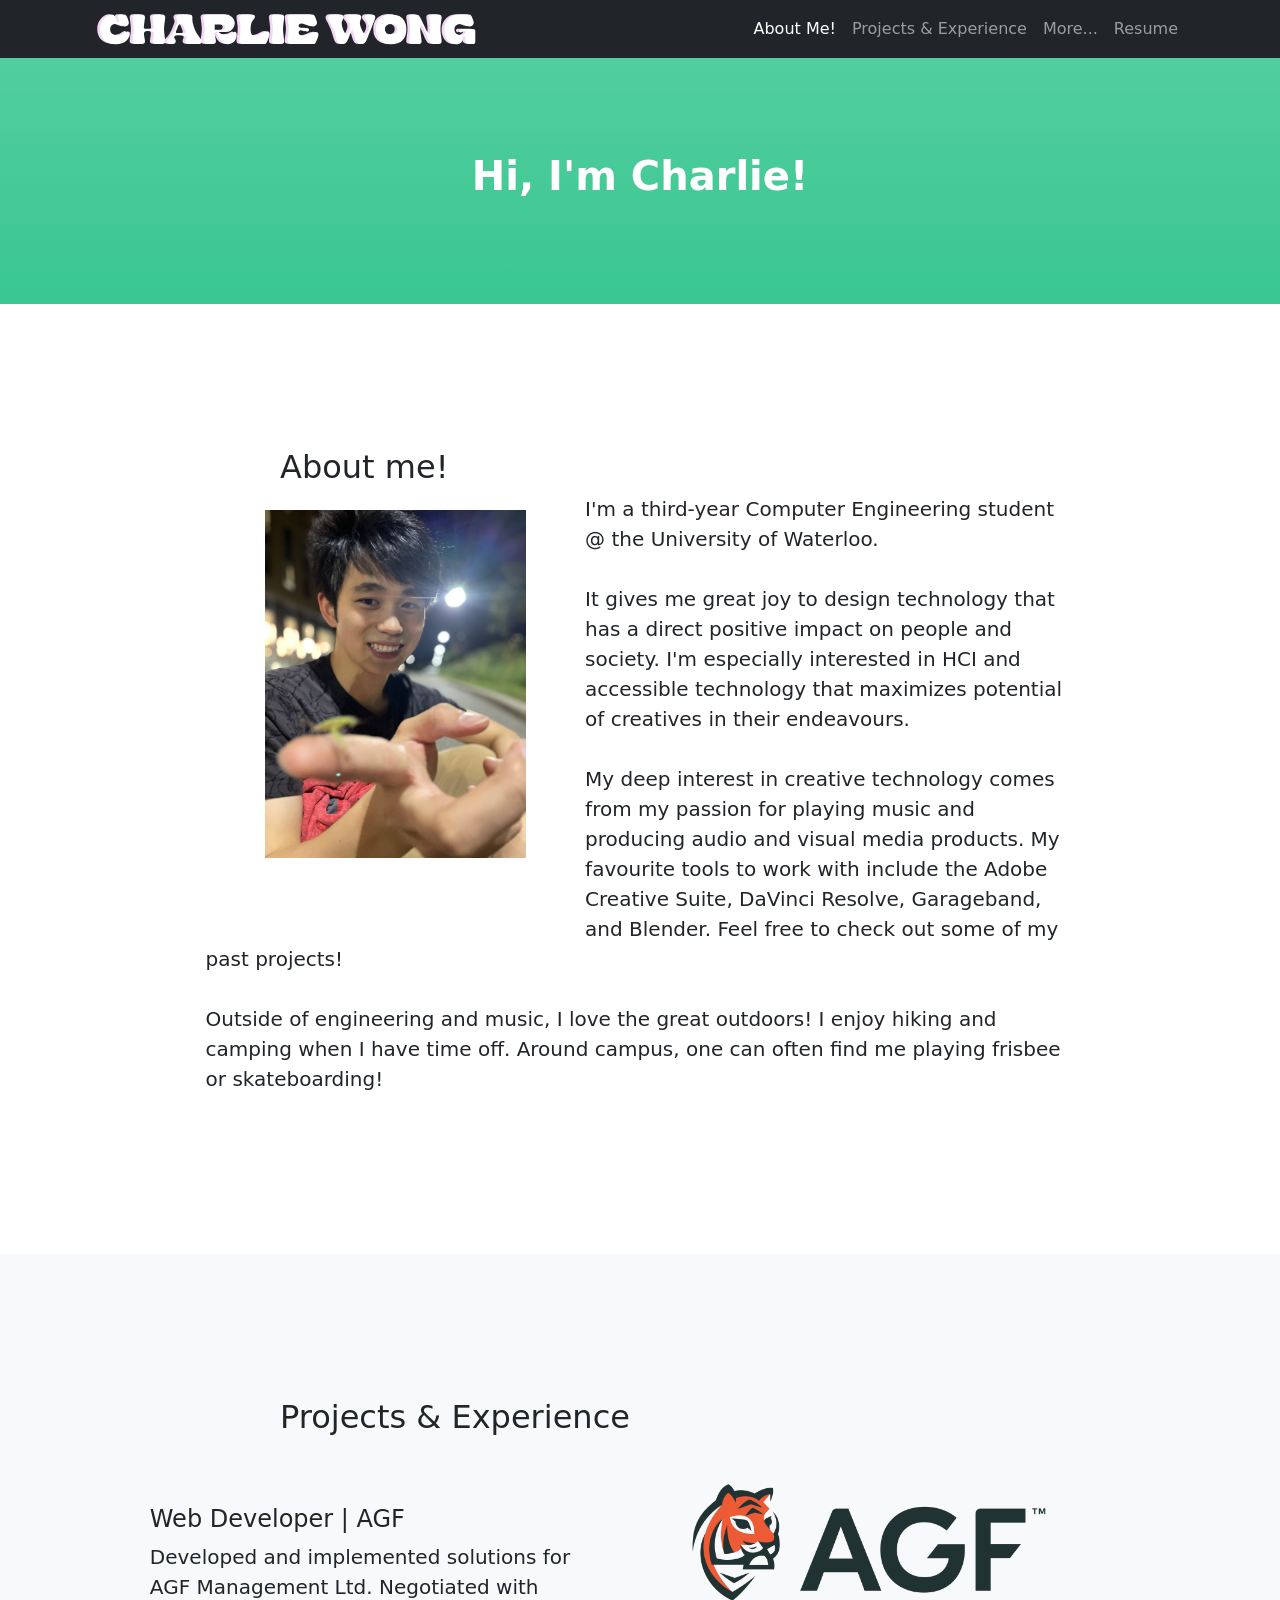
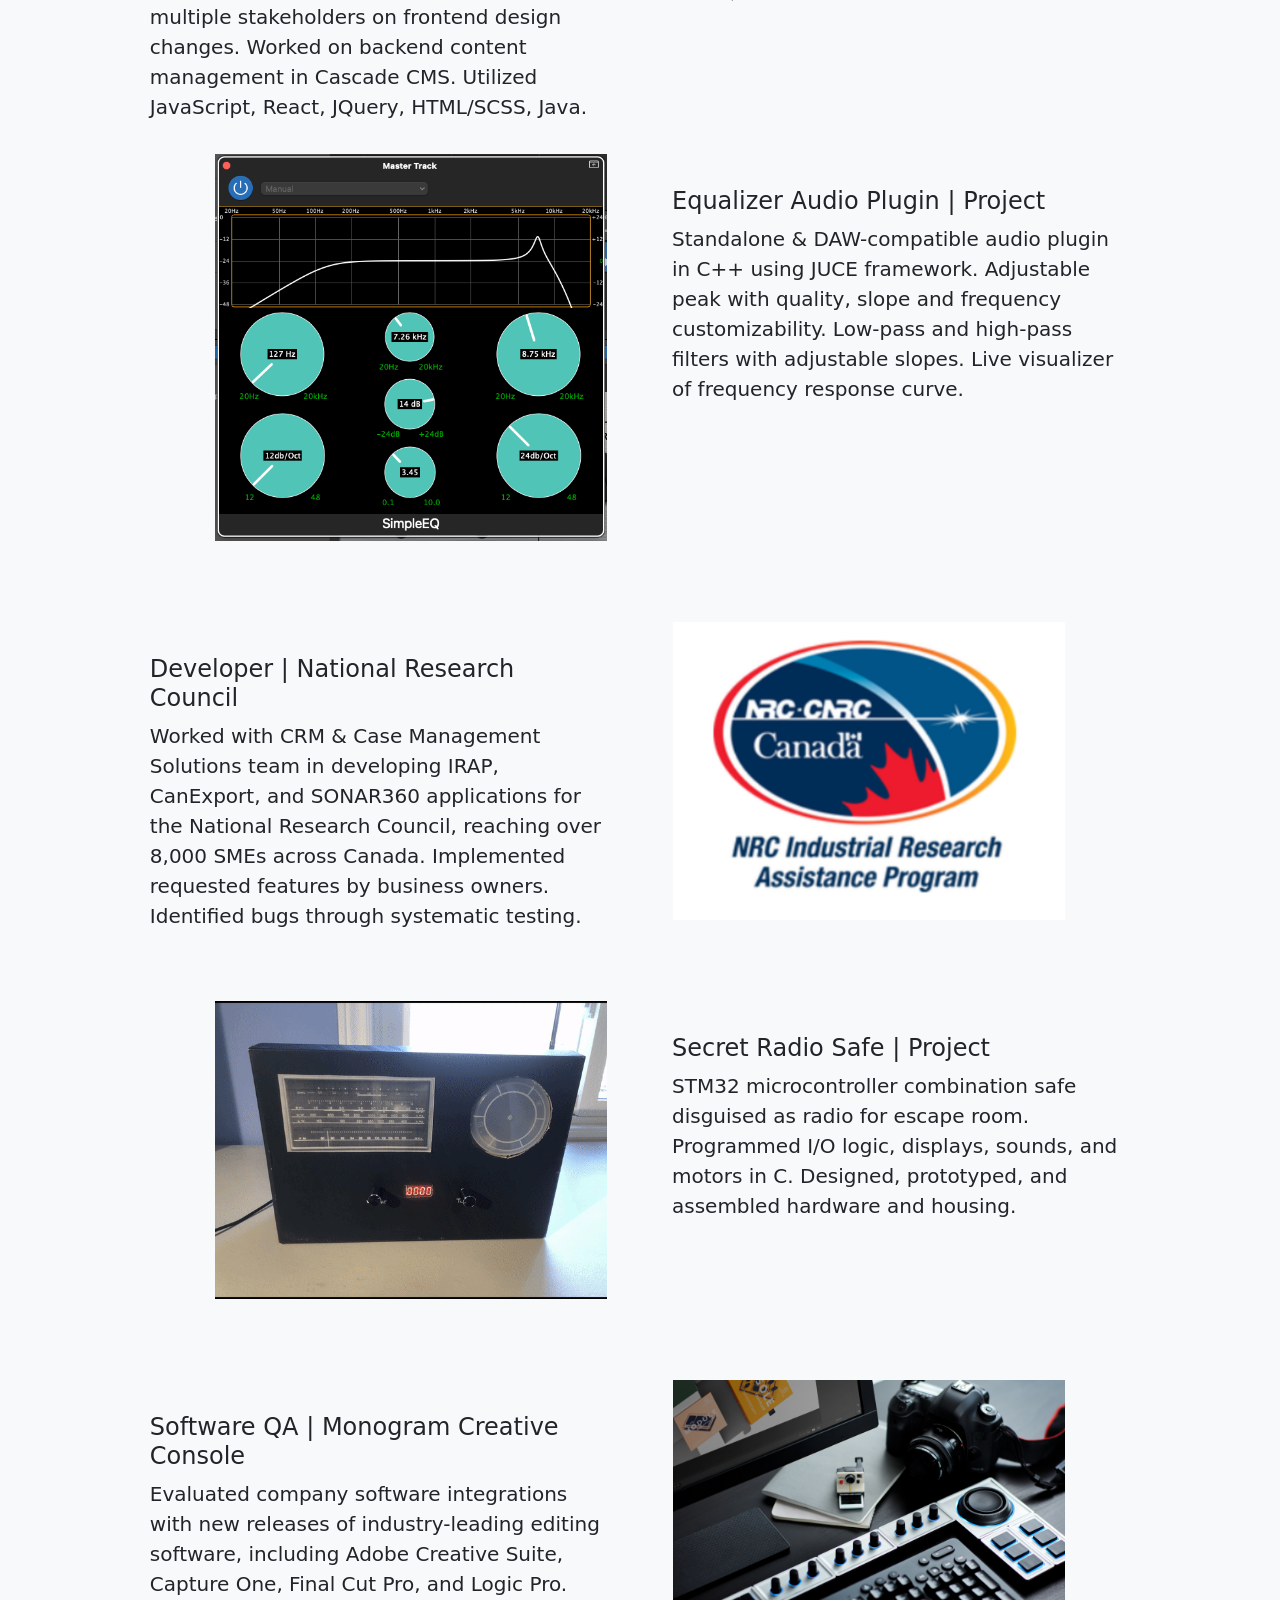
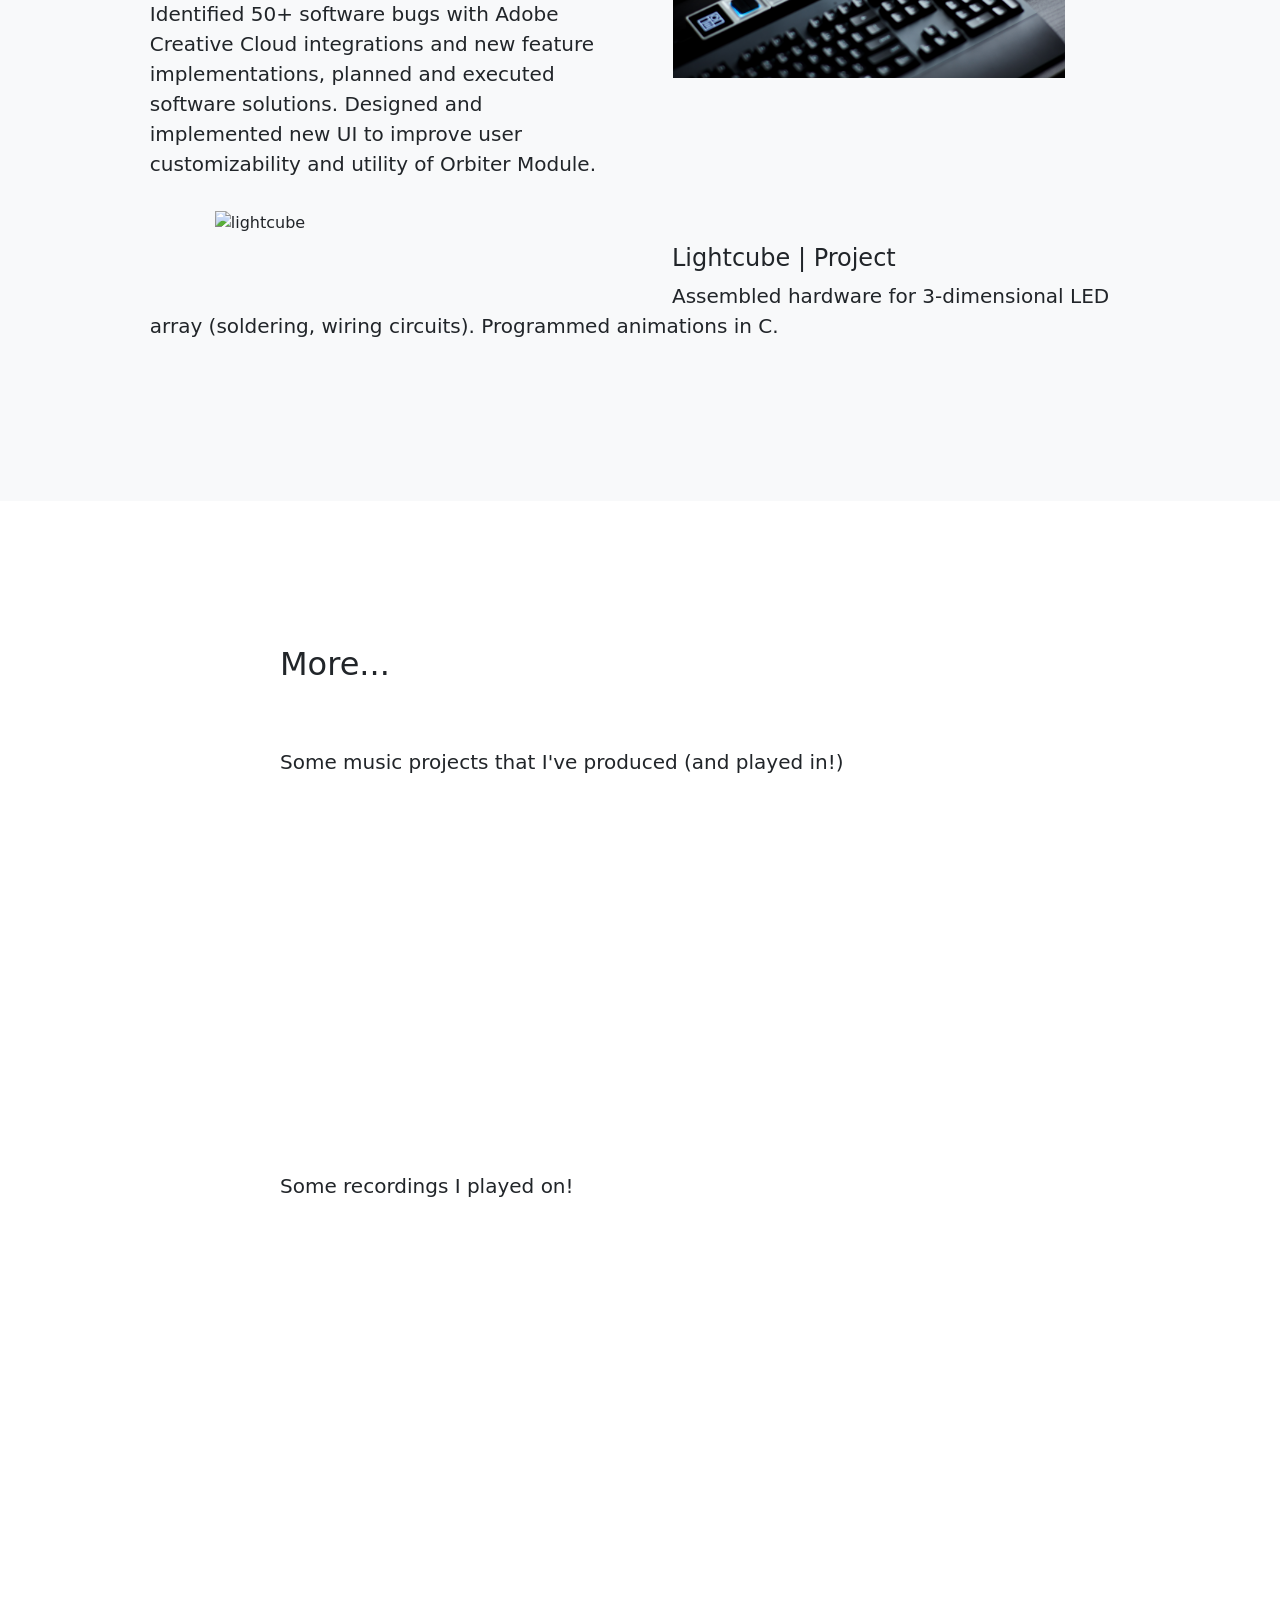
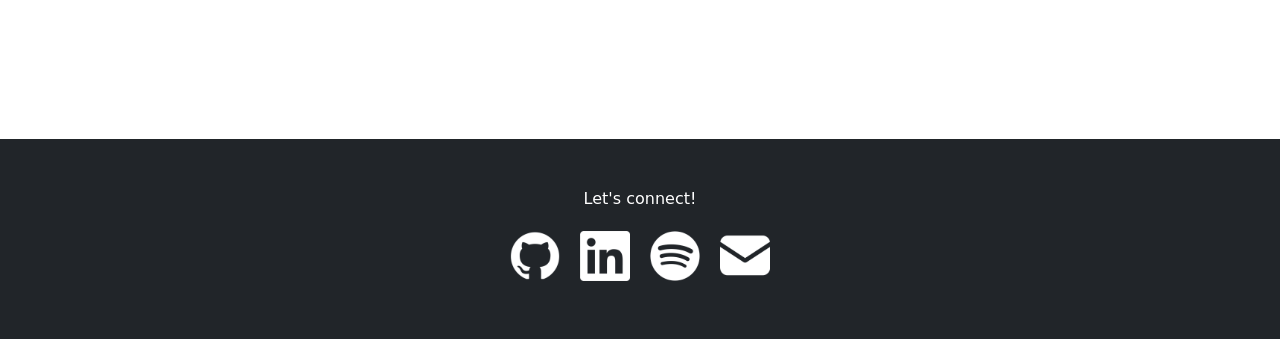
==== index.html @ fc41f7dc "updates" ====
<!DOCTYPE html>
<html lang="en">
    <head>
        <meta charset="utf-8" />
        <meta name="viewport" content="width=device-width, initial-scale=1, shrink-to-fit=no" />
        <meta name="description" content="" />
        <meta name="author" content="" />
        <title>Charlie Wong</title>
        <link rel="icon" type="image/x-icon" href="assets/concon.ico" />
        <!-- Core theme CSS (includes Bootstrap)-->
        <link href="css/styles.css" rel="stylesheet" />
    </head>
    <body id="home">
        <!-- Navigation-->
        <nav class="navbar navbar-expand-lg navbar-dark bg-dark fixed-top" id="mainNav">
            <div class="container px-4" id="toptop">
                <a class="navbar-brand" href="#home">
                    <img src="assets/uhhhh.svg" alt="logo" id="logoimage">
                </a>
                <button class="navbar-toggler" type="button" data-bs-toggle="collapse" data-bs-target="#navbarResponsive" aria-controls="navbarResponsive" aria-expanded="false" aria-label="Toggle navigation"><span class="navbar-toggler-icon"></span></button>
                    <div class="collapse navbar-collapse" id="navbarResponsive">
                        <ul class="navbar-nav ms-auto">
                            <li class="nav-item"><a class="nav-link text-nowrap" href="#about">About Me!</a></li>
                            <li class="nav-item"><a class="nav-link text-nowrap" href="#projects">Projects & Experience</a></li>
                            <li class="nav-item"><a class="nav-link text-nowrap" href="#other">More...</a></li>
                            <li class="nav-item"><a class="nav-link text-nowrap" href="assets/Charles_Wong_Resume.pdf">Resume</a></li>
                        </ul>
                    </div>
                </button>
            </div>
        </nav>
        <!-- Header-->
        <header class="bg-primary bg-gradient text-white">
            <div class="container px-4 text-center">
                    <h1 class="fw-bolder">Hi, I'm Charlie!</h1>
                    <!--<p class="lead"></p>
                    <a class="btn btn-lg btn-light" href="#projects">What I'm up to!</a>-->
            </div>
        </header>

        <!-- About section-->
        <section id="about"> 
            <div class="container px-4">
                <div class="row gx-4 justify-content-center">
                    <div class="col-lg-8">
                        <h2>About me!</h2>
                    </div>
                    <div class="col-lg-8" id="about_me_desc">
                        <img src="assets/IMG_3826.jpg" alt="my_head" id="face">
                        <p class="lead">I'm a third-year Computer Engineering student @ the University of Waterloo.<br><br>
                            It gives me great joy to design technology that has a direct positive impact on people and society. I'm especially interested in HCI and accessible technology that maximizes potential of creatives in their endeavours.<br><br>
                            My deep interest in creative technology comes from my passion for playing music and producing audio and visual media products. My favourite tools to work with include the Adobe Creative Suite, DaVinci Resolve, Garageband, and Blender. Feel free to check out some of my past projects!<br><br>
                            Outside of engineering and music, I love the great outdoors! I enjoy hiking and camping when I have time off.  Around campus, one can often find me playing frisbee or skateboarding! 
                        </p>
                    </div>
                </div> 
            </div>
        </section>
        <!-- Projects section-->
        <section class="bg-light" id="projects">
            <div class="container px-4">
                <div class="row gx-4 justify-content-center">
                    <div class="col-lg-8" id="projectexperience">
                        <h2>Projects & Experience</h2>
                    </div>
                    <div class="col-lg-8" id="project1">
                        <img src="assets/AGF_logo1.png" alt="agf" id="agf"> 
                        <h4 id="projtitle">Web Developer | AGF </h4>
                        <p class="lead">Developed and implemented solutions for AGF Management Ltd. Negotiated with multiple stakeholders on frontend design changes. Worked on backend content management in Cascade CMS. Utilized JavaScript, React, JQuery, HTML/SCSS, Java. </p>
                        <p> </p>
                    </div>
                    <div class="col-lg-8" id="project1">
                        <img src="assets/SimpleEQ_Garageband.png" alt="radio" id="radio"> 
                        <h4 id="projtitle">Equalizer Audio Plugin | Project </h4>
                        <p class="lead">Standalone & DAW-compatible audio plugin in C++ using JUCE framework. Adjustable peak with quality, slope and frequency customizability. Low-pass and high-pass filters with adjustable slopes. Live visualizer of frequency response curve.</p>
                    </div>
                    <div class="col-lg-8" id="project1">
                        <img src="assets/nrc.jpeg" alt="nrc" id="nrc">
                        <h4 id="projtitle">Developer | National Research Council </h4>
                        <p class="lead">Worked with CRM & Case Management Solutions team in developing IRAP, CanExport, and SONAR360 applications for the National Research Council, reaching over 8,000 SMEs across Canada. Implemented requested features by business owners. Identified bugs through systematic testing. </p>
                    </div>
                    <div class="col-lg-8" id="project1">
                        <img src="assets/radioslides.gif" alt="radio" id="radio">
                        <h4 id="projtitle">Secret Radio Safe | Project </h4>
                        <p class="lead">STM32 microcontroller combination safe disguised as radio for escape room. Programmed I/O logic, displays, sounds, and motors in C. Designed, prototyped, and assembled hardware and housing.</p>
                    </div>
                    <div class="col-lg-8" id="project1">
                        <img src="assets/monogramcc.jpeg" alt="monogramcc" id="monogramcc">
                        <h4 id="projtitle">Software QA | Monogram Creative Console </h4>
                        <p class="lead">Evaluated company software integrations with new releases of industry-leading editing software, including Adobe Creative Suite, Capture One, Final Cut Pro, and Logic Pro. Identified 50+ software bugs with Adobe Creative Cloud integrations and new feature implementations, planned and executed software solutions. Designed and implemented new UI to improve user customizability and utility of Orbiter Module.</p>
                    </div>
                    <div class="col-lg-8" id="project1">
                        <img src="assets/lightcube.gif" alt="lightcube" id="lightcube">
                        <h4 id="projtitle">Lightcube | Project </h4>
                        <p class="lead">Assembled hardware for 3-dimensional LED array (soldering, wiring circuits). Programmed animations in C.</p>
                    </div>
                </div>
            </div>
        </section>
        <!-- Contact section-->
        <section id="other">
            <div class="container px-4">
                <div class="row gx-4 justify-content-center">
                    <div class="col-lg-8" id="more">
                        <h2>More...</h2>
                    </div>
                    <div class="col-lg-8" id="more">
                        <p class="lead">Some music projects that I've produced (and played in!)</p>
                        <iframe width="560" height="315" src="https://www.youtube.com/embed/videoseries?list=PL32vhgvWZ9qC-t9BVtZ_-26traF73n62M" title="YouTube video player" frameborder="0" allow="accelerometer; autoplay; clipboard-write; encrypted-media; gyroscope; picture-in-picture" allowfullscreen></iframe>
                    </div>
                    <div class="col-lg-8" id="more">
                        <p class="lead">Some recordings I played on! </p>
                        <iframe width="560" height="315" src="https://www.youtube.com/embed/videoseries?list=PL95E8AwwwtjmlIrNJ8LwEQJPhYBvbE3m4" title="YouTube video player" frameborder="0" allow="accelerometer; autoplay; clipboard-write; encrypted-media; gyroscope; picture-in-picture" allowfullscreen></iframe>
                    </div>
                    <!--
                    <div class="col-lg-8" id="more">
                        <p class="lead">What I'm up to on Strava! </p>
                        <iframe height='454' width='300' frameborder='0' allowtransparency='true' scrolling='no' src='https://www.strava.com/athletes/95902118/latest-rides/4a7a23b93440bc5e6d32dfdc61626e077efead7f'></iframe>
                    </div>
                -->
                </div>
                
            </div>
        </section>
        <!-- Footer-->
        <footer class="py-5 bg-dark">
            <div class="container px-4">
                <p class="m-0 text-center text-white">Let's connect!</p>
            </div>
            <div class="container px-8" id="contacticons">
                <a href="https://github.com/charliewwong">
                    <img src="assets/githubicon.png" alt="github" id="contact">
                </a>
                <a href="https://www.linkedin.com/in/charliewwong/">
                    <img src="assets/linkedinicon.png" alt="linkedin" id="contact">
                </a>
                <a href="https://open.spotify.com/user/ch33seburger?si=8d0eafc792ee455c">
                    <img src="assets/spotifyicon.png" alt="spotify" id="contact">
                </a>
                <a href="mailto:c288wong@uwaterloo.ca">
                    <img src="assets/mailicon.png" alt="mail" id="contact">
                </a>
            </div>
        </footer>
        <!-- Bootstrap core JS-->
        <script src="https://cdn.jsdelivr.net/npm/bootstrap@5.1.3/dist/js/bootstrap.bundle.min.js"></script>
        <!-- Core theme JS-->
        <script src="js/scripts.js"></script>
    </body>
</html>
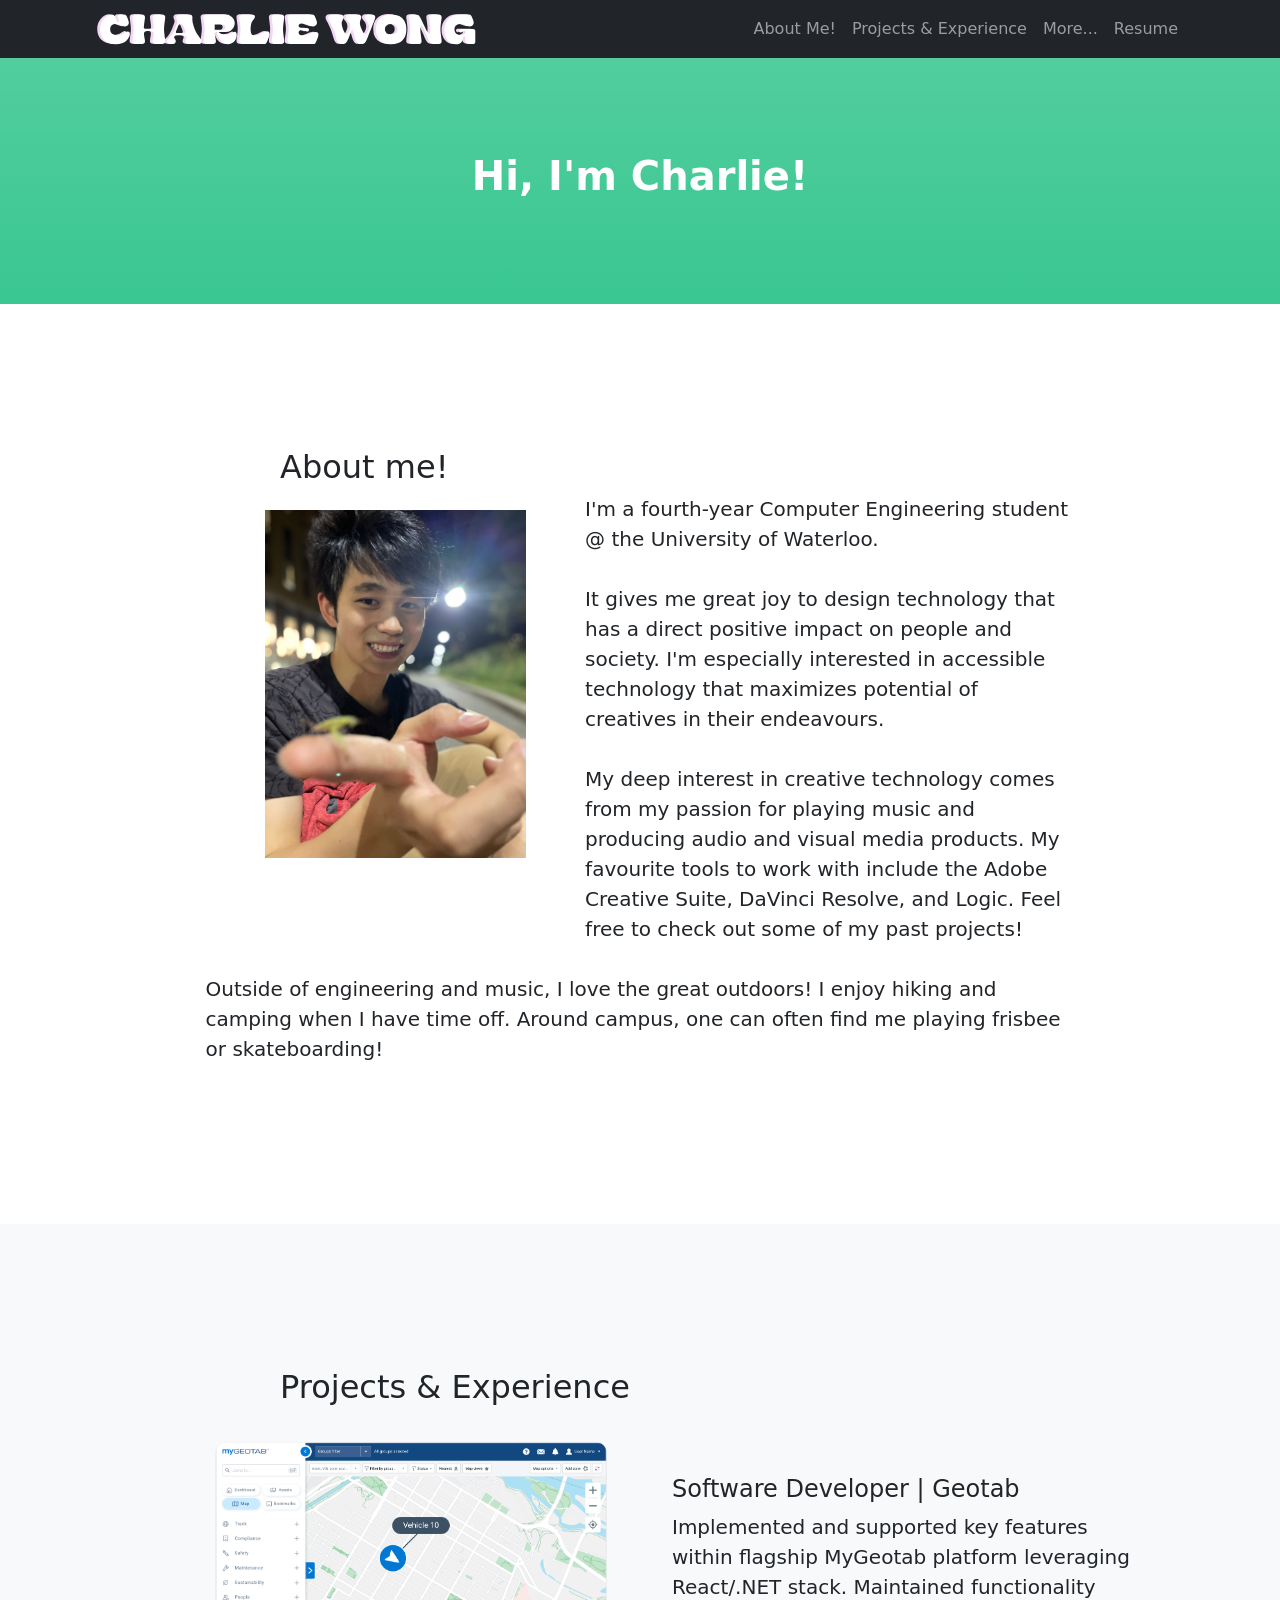
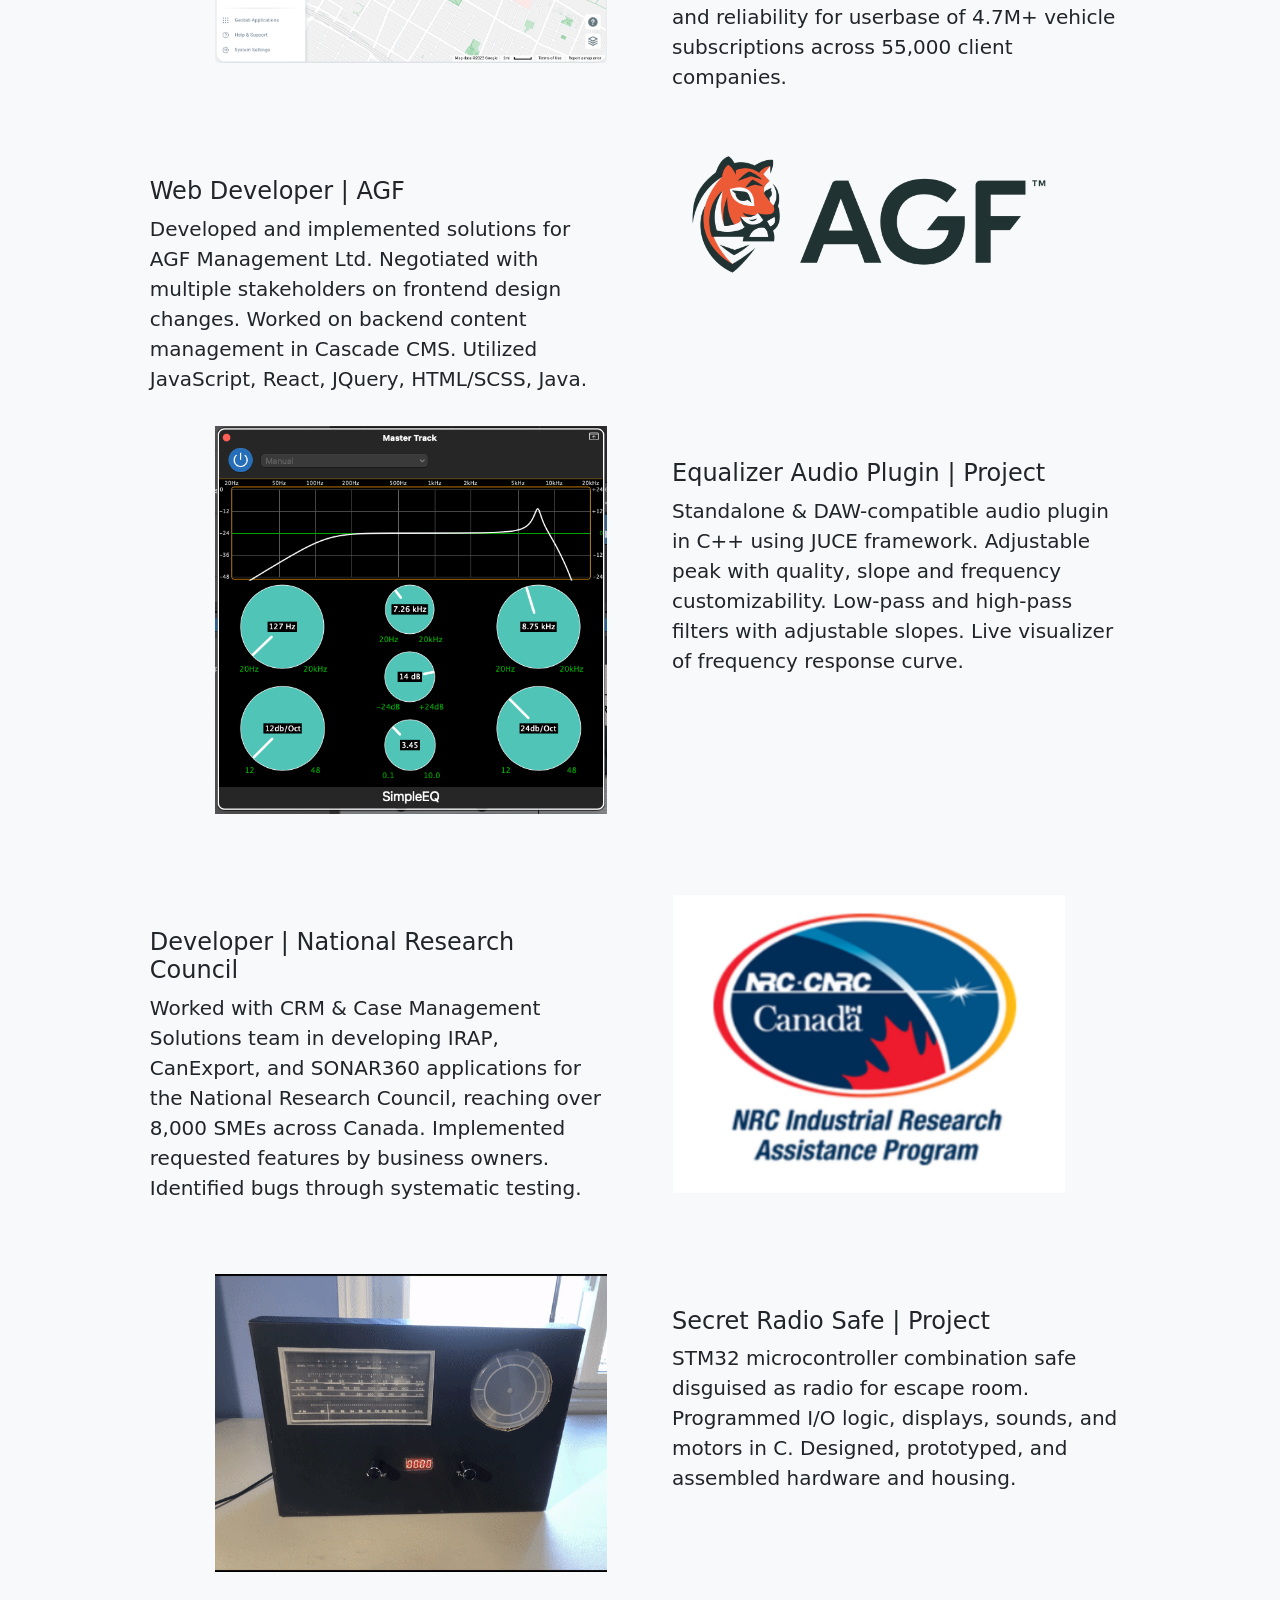
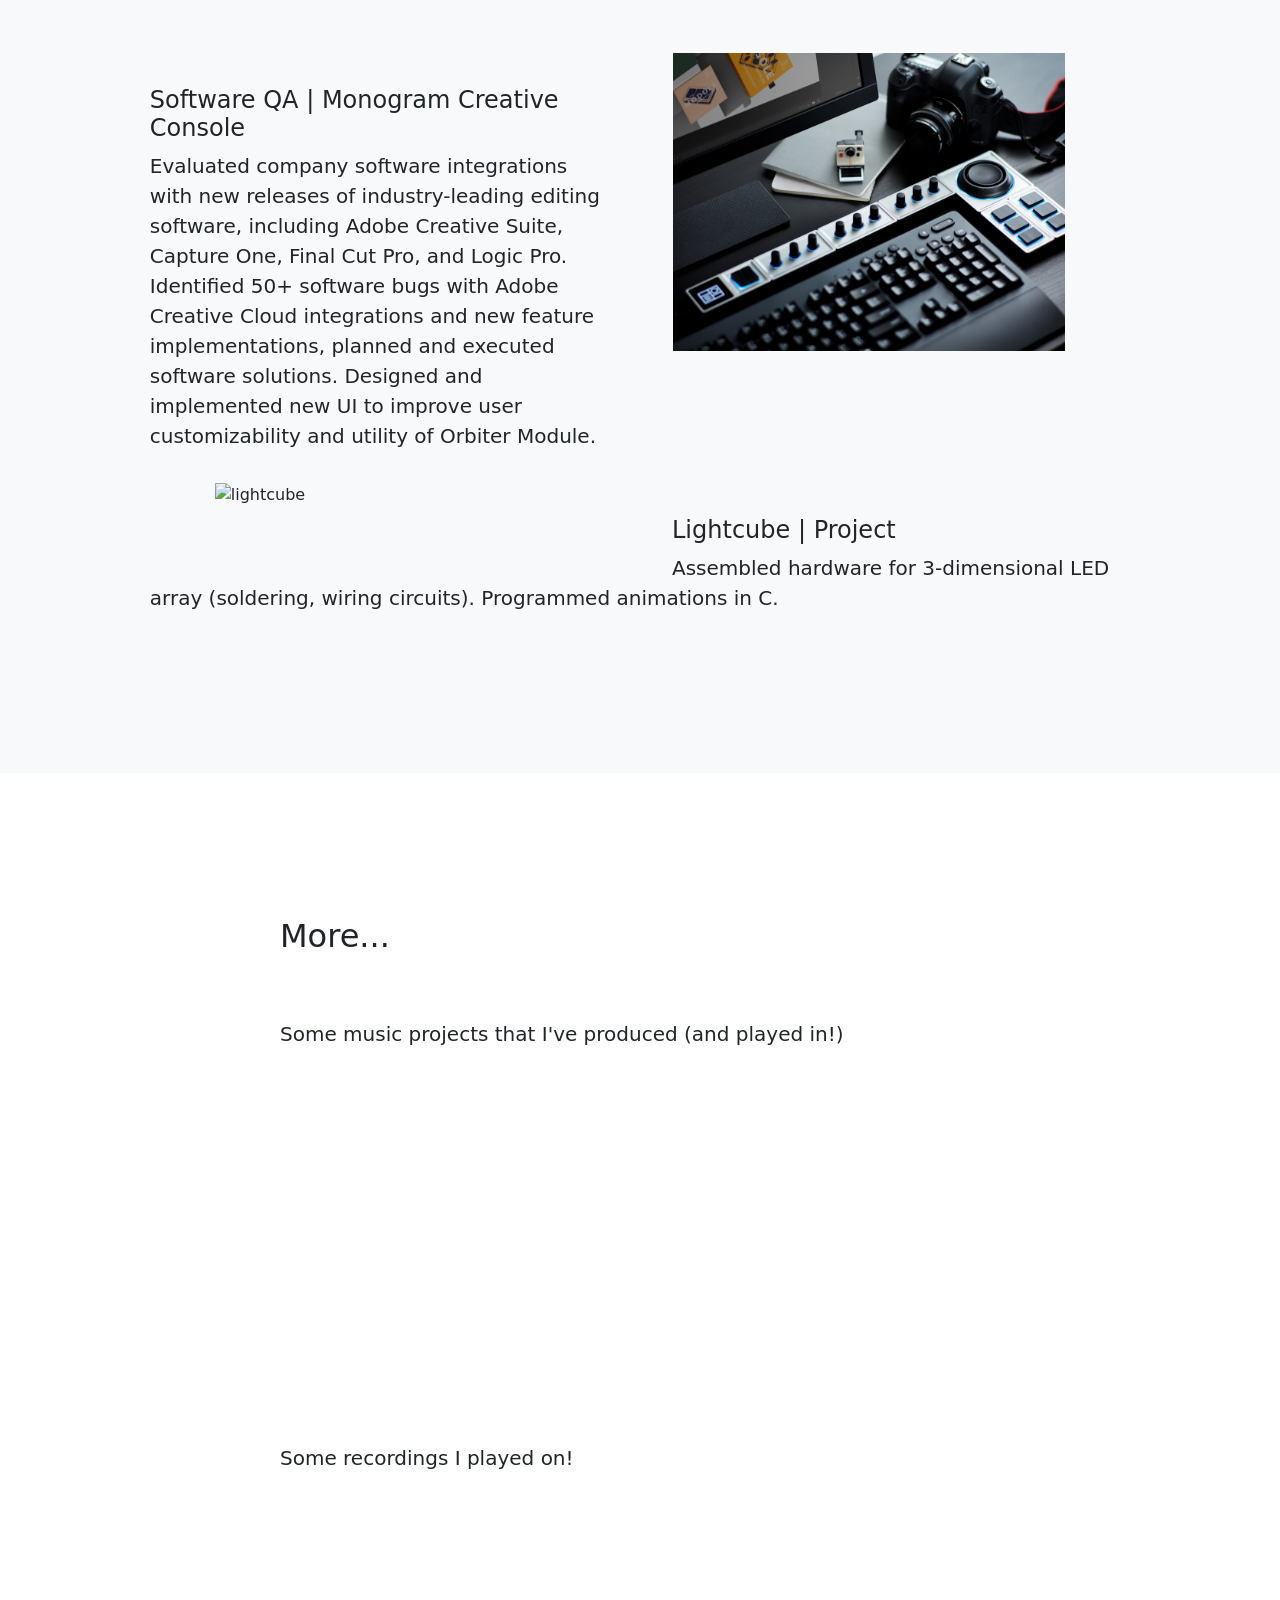
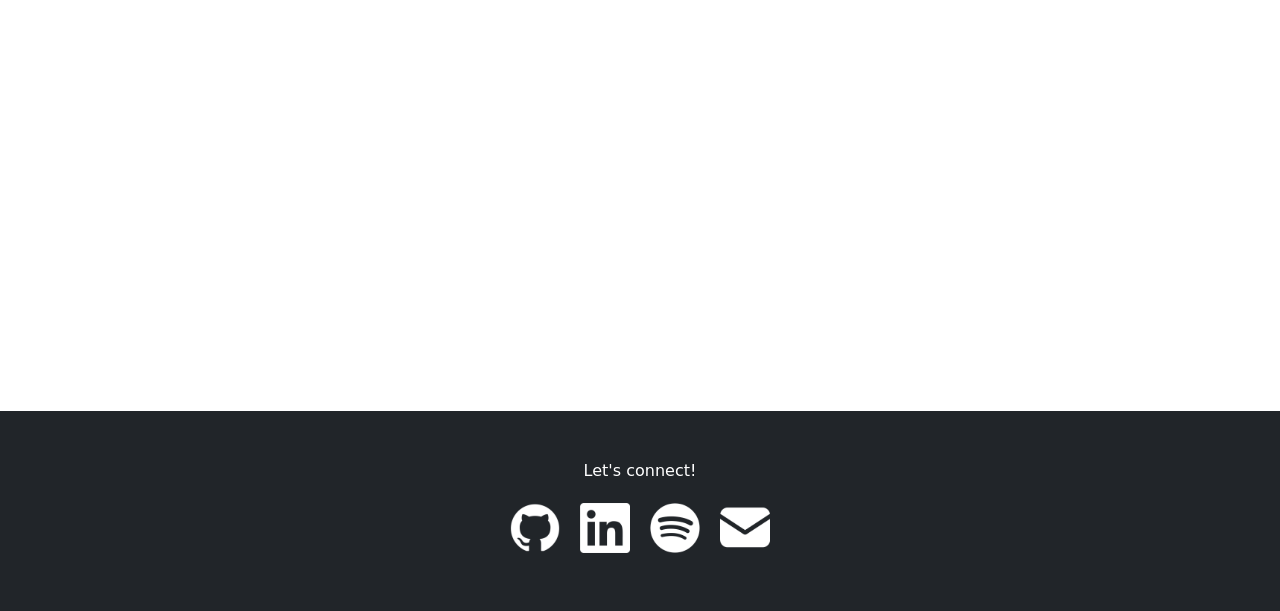
==== commit 1b499f25: "adding experience" ====
--- a/index.html
+++ b/index.html
@@ -47,9 +47,9 @@
                     </div>
                     <div class="col-lg-8" id="about_me_desc">
                         <img src="assets/IMG_3826.jpg" alt="my_head" id="face">
-                        <p class="lead">I'm a third-year Computer Engineering student @ the University of Waterloo.<br><br>
-                            It gives me great joy to design technology that has a direct positive impact on people and society. I'm especially interested in HCI and accessible technology that maximizes potential of creatives in their endeavours.<br><br>
-                            My deep interest in creative technology comes from my passion for playing music and producing audio and visual media products. My favourite tools to work with include the Adobe Creative Suite, DaVinci Resolve, Garageband, and Blender. Feel free to check out some of my past projects!<br><br>
+                        <p class="lead">I'm a fourth-year Computer Engineering student @ the University of Waterloo.<br><br>
+                            It gives me great joy to design technology that has a direct positive impact on people and society. I'm especially interested in accessible technology that maximizes potential of creatives in their endeavours.<br><br>
+                            My deep interest in creative technology comes from my passion for playing music and producing audio and visual media products. My favourite tools to work with include the Adobe Creative Suite, DaVinci Resolve, and Logic. Feel free to check out some of my past projects!<br><br>
                             Outside of engineering and music, I love the great outdoors! I enjoy hiking and camping when I have time off.  Around campus, one can often find me playing frisbee or skateboarding! 
                         </p>
                     </div>
@@ -62,6 +62,12 @@
                 <div class="row gx-4 justify-content-center">
                     <div class="col-lg-8" id="projectexperience">
                         <h2>Projects & Experience</h2>
+                    </div>
+                    <div class="col-lg-8" id="project1">
+                        <img src="assets/geotab.png" alt="radio" id="radio"> 
+                        <h4 id="projtitle">Software Developer | Geotab </h4>
+                        <p class="lead">Implemented and supported key features within flagship MyGeotab platform leveraging React/.NET stack. Maintained functionality and reliability for userbase of 4.7M+ vehicle subscriptions across 55,000 client companies. </p>
+                        <p> </p>
                     </div>
                     <div class="col-lg-8" id="project1">
                         <img src="assets/AGF_logo1.png" alt="agf" id="agf"> 
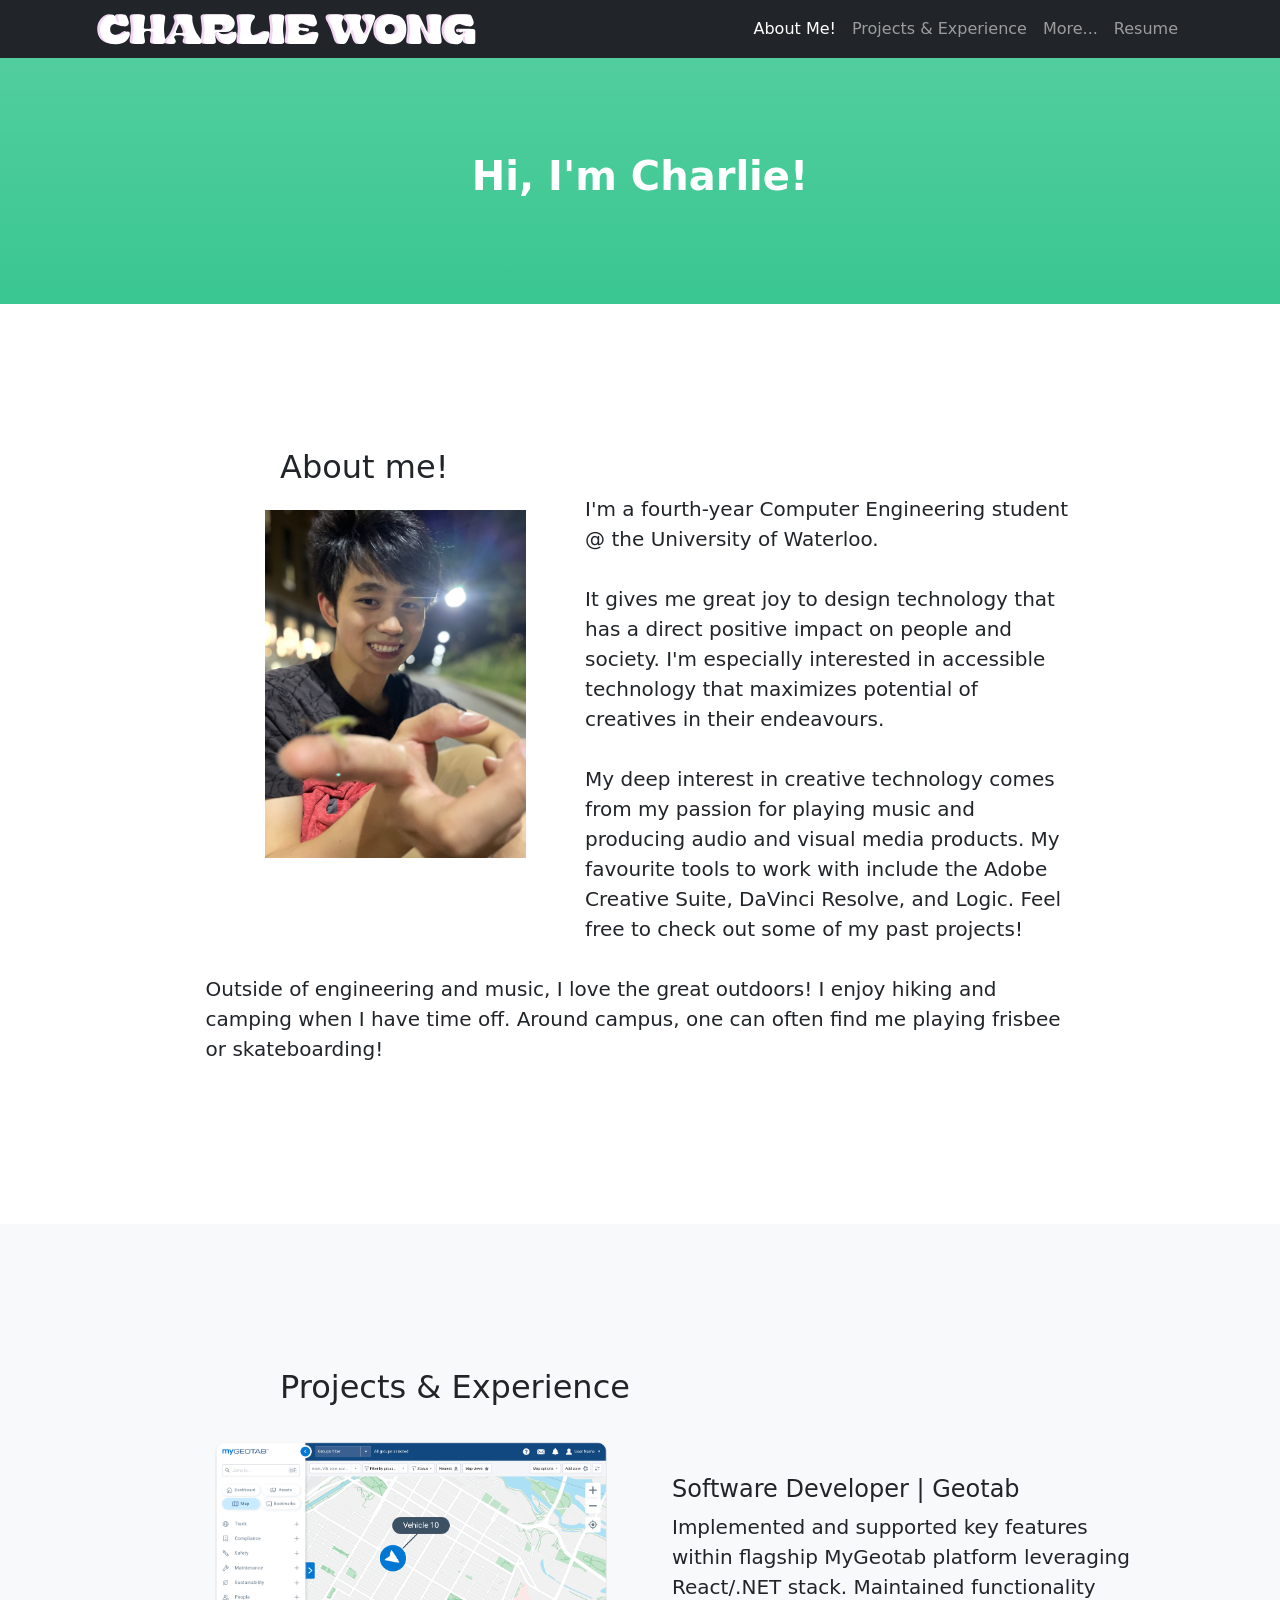
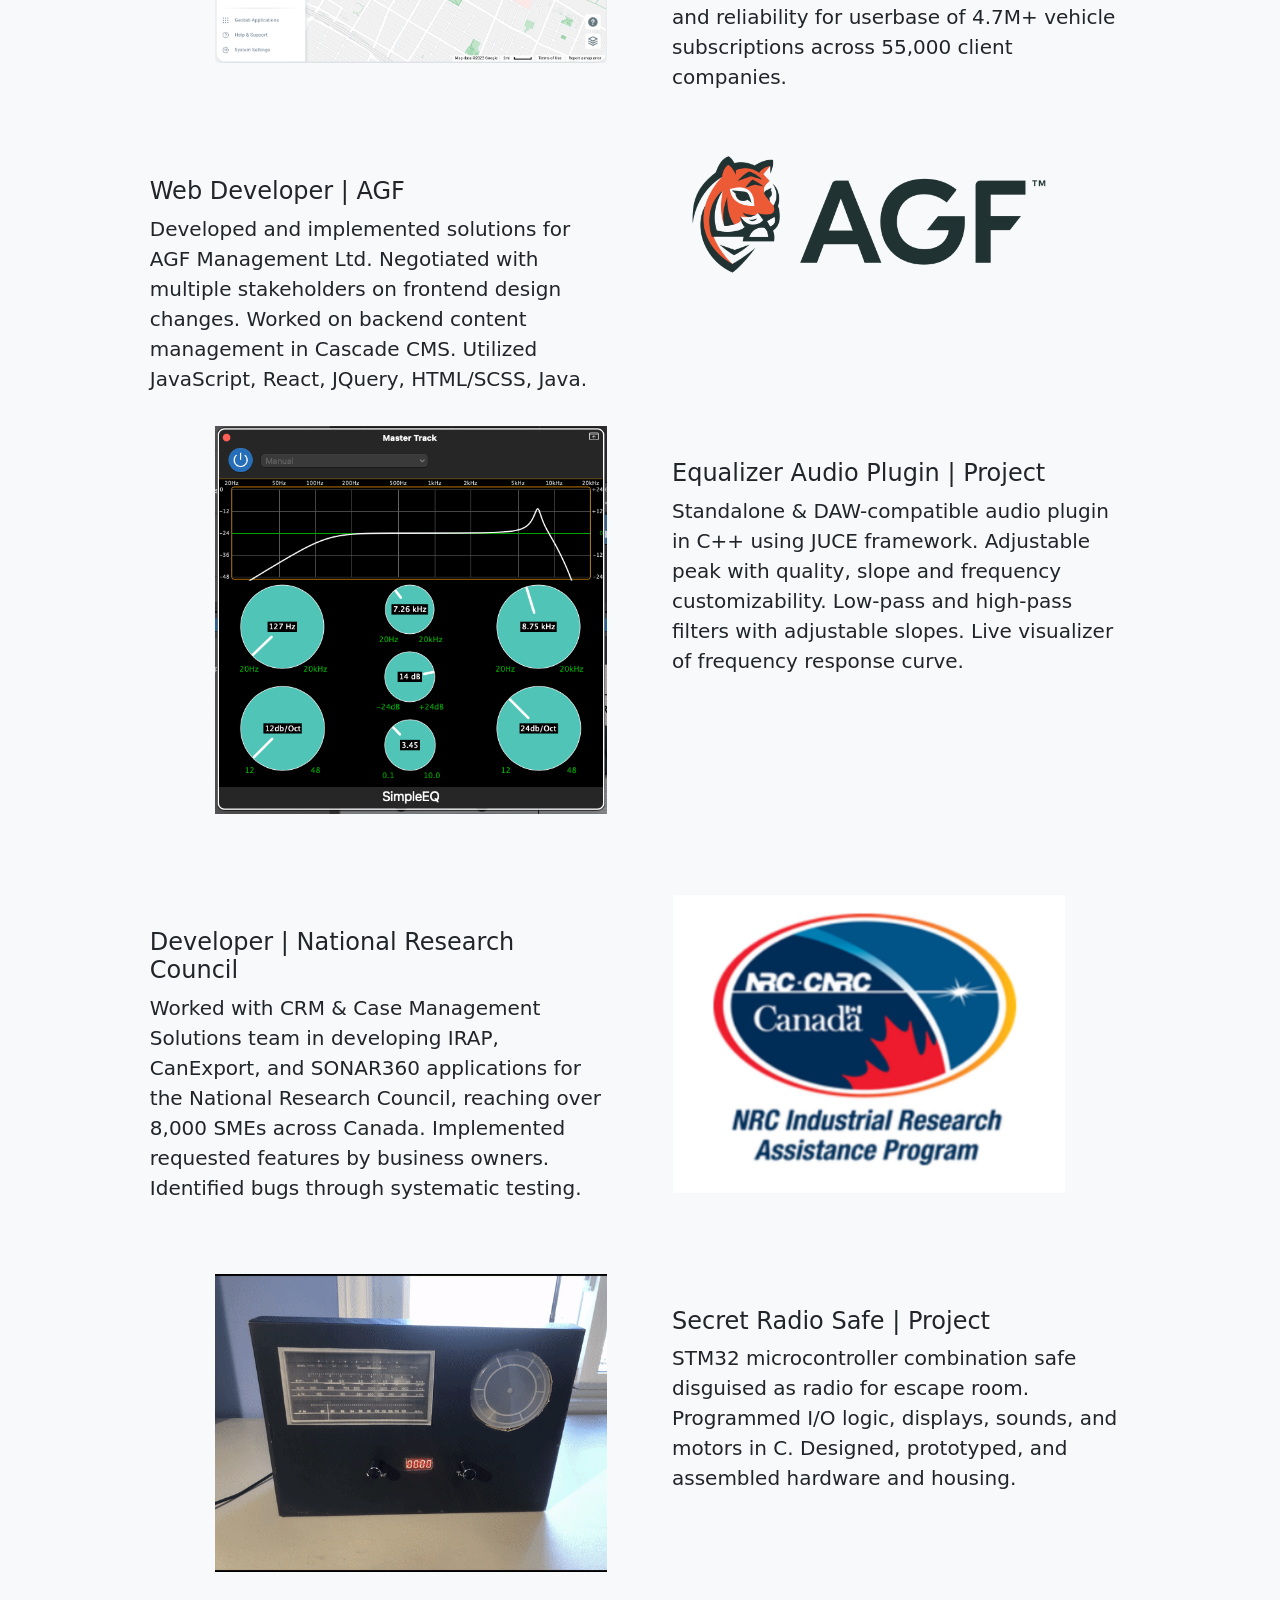
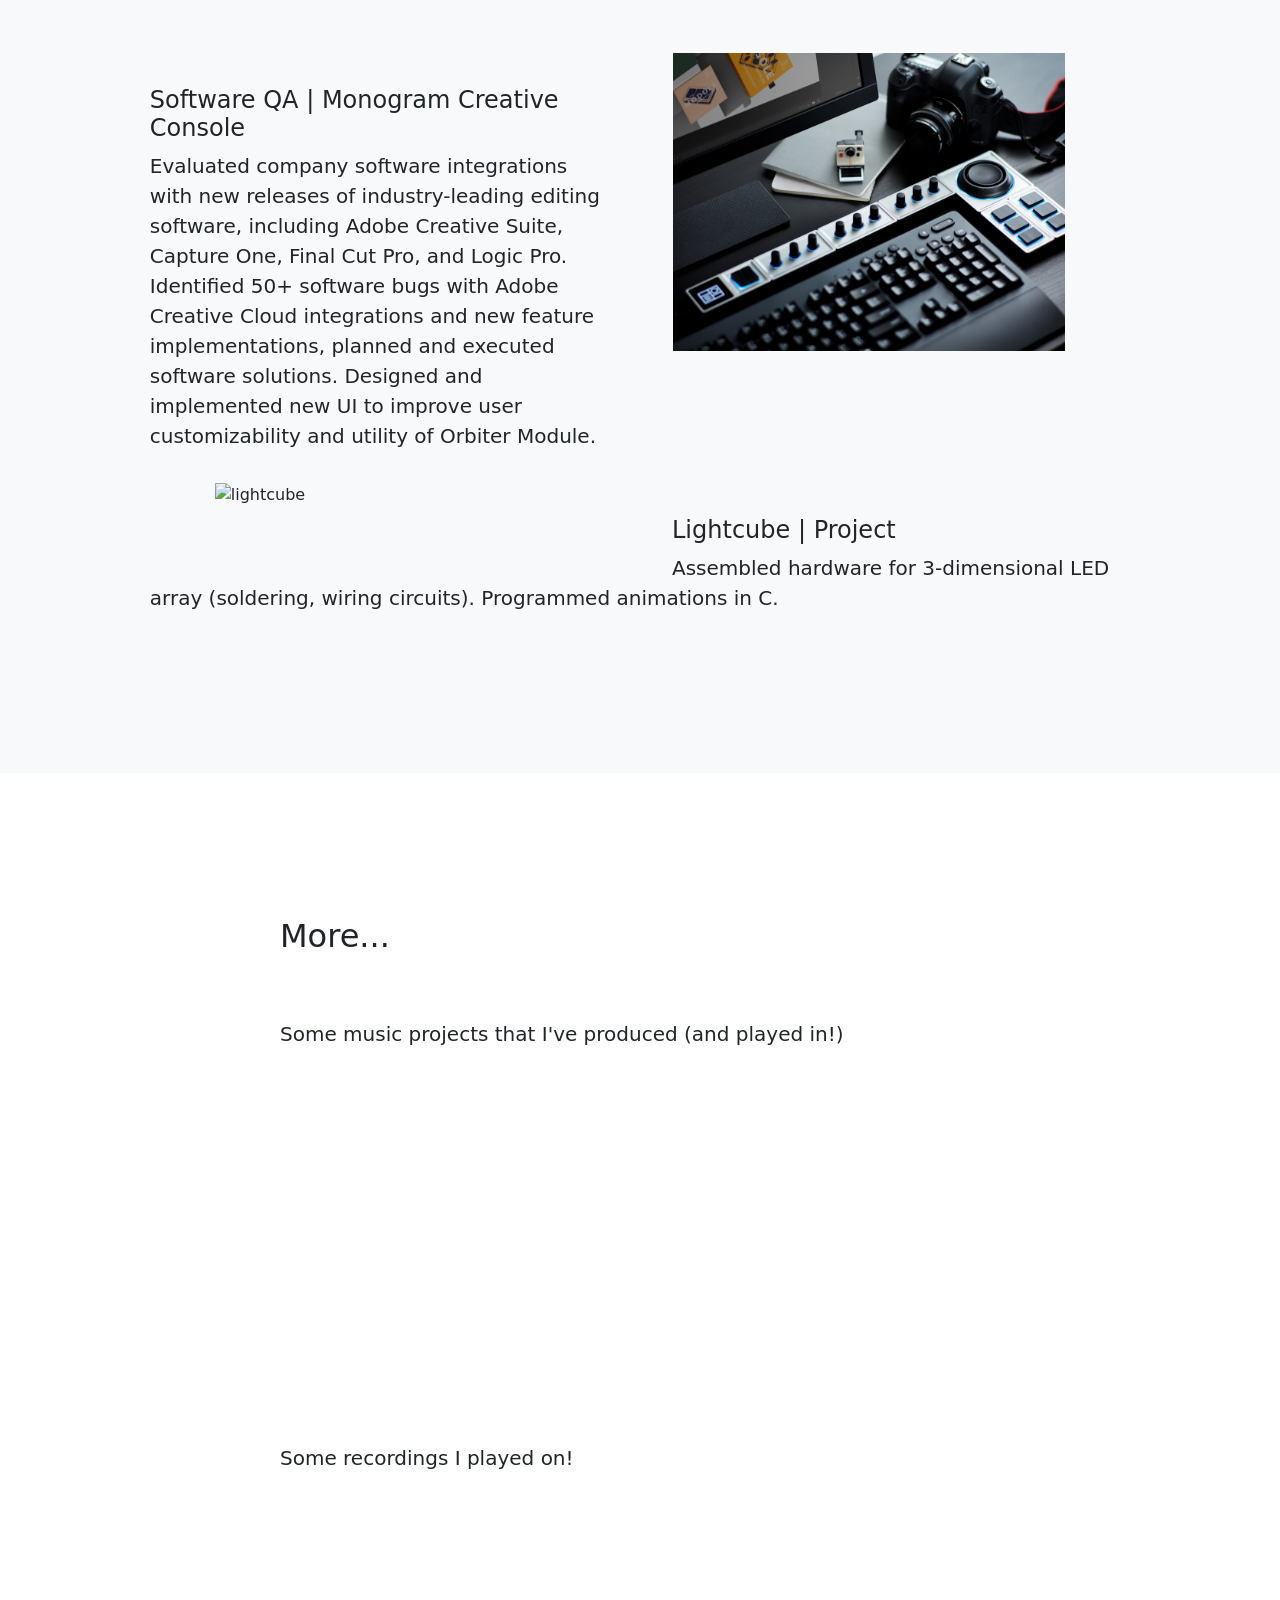
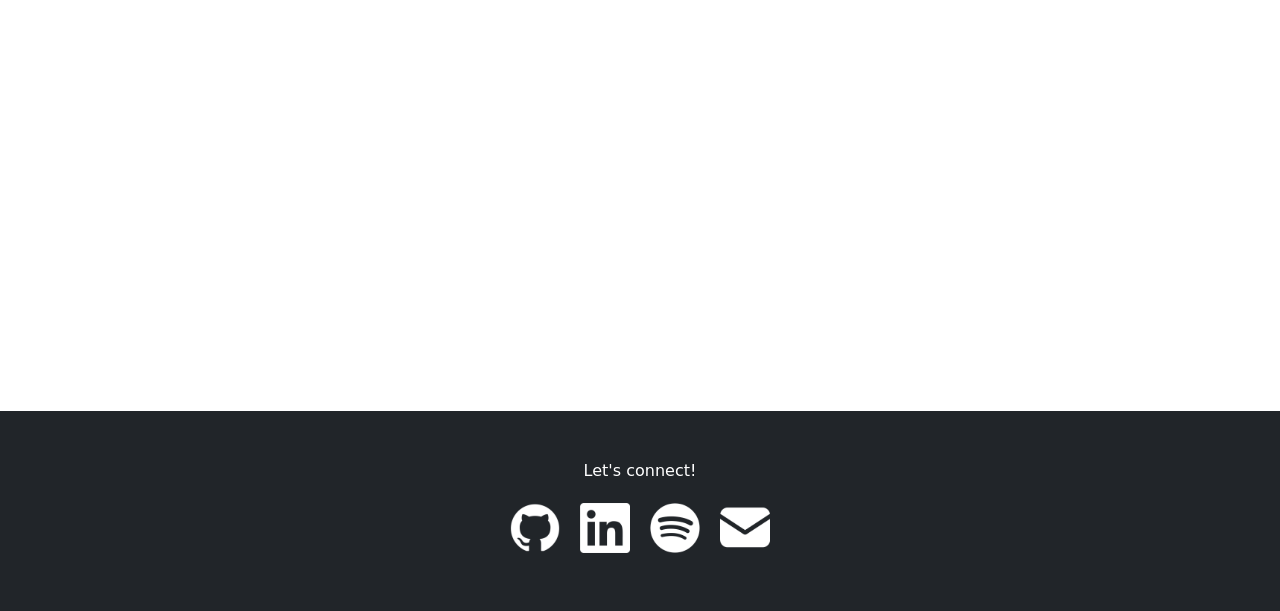
==== commit 5e91f792: "updated resume" ====
--- a/index.html
+++ b/index.html
@@ -23,7 +23,7 @@
                             <li class="nav-item"><a class="nav-link text-nowrap" href="#about">About Me!</a></li>
                             <li class="nav-item"><a class="nav-link text-nowrap" href="#projects">Projects & Experience</a></li>
                             <li class="nav-item"><a class="nav-link text-nowrap" href="#other">More...</a></li>
-                            <li class="nav-item"><a class="nav-link text-nowrap" href="assets/Charles_Wong_Resume.pdf">Resume</a></li>
+                            <li class="nav-item"><a class="nav-link text-nowrap" href="assets/Resume_Wong_Charlie.pdf">Resume</a></li>
                         </ul>
                     </div>
                 </button>
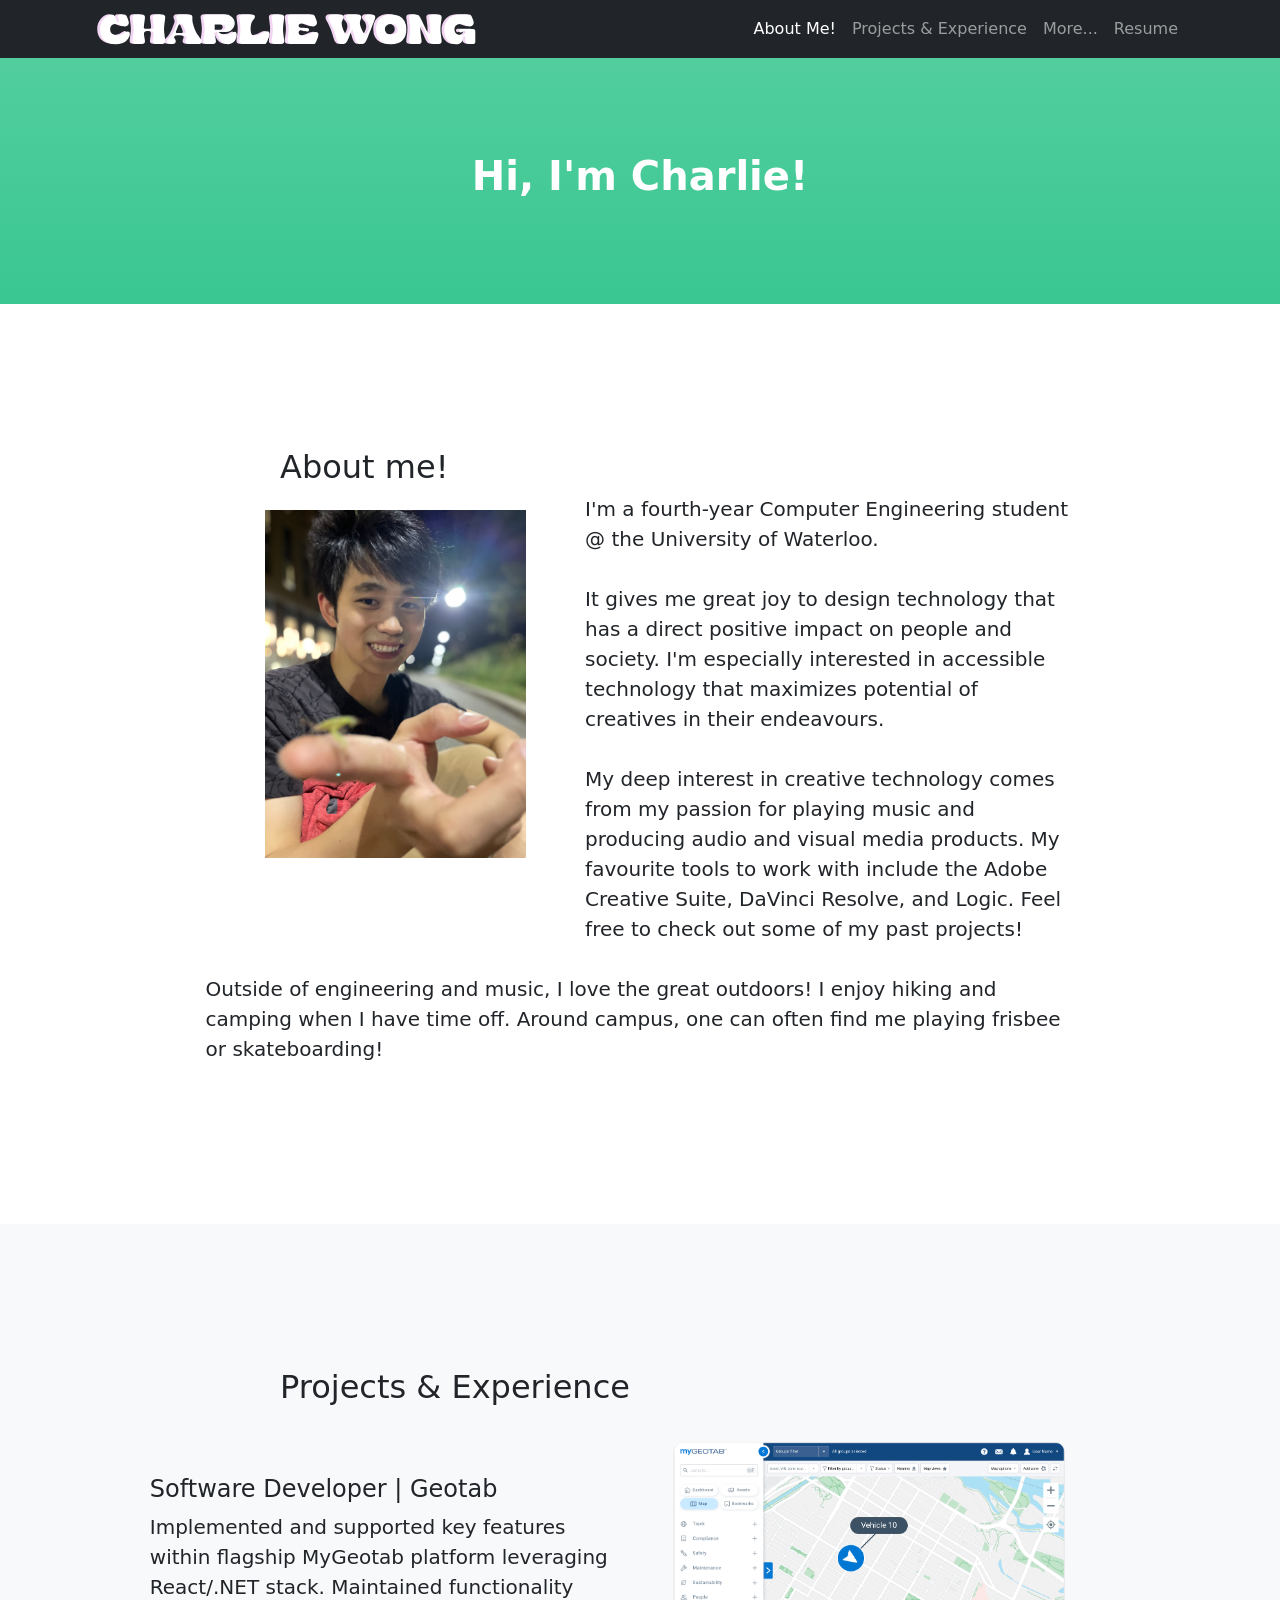
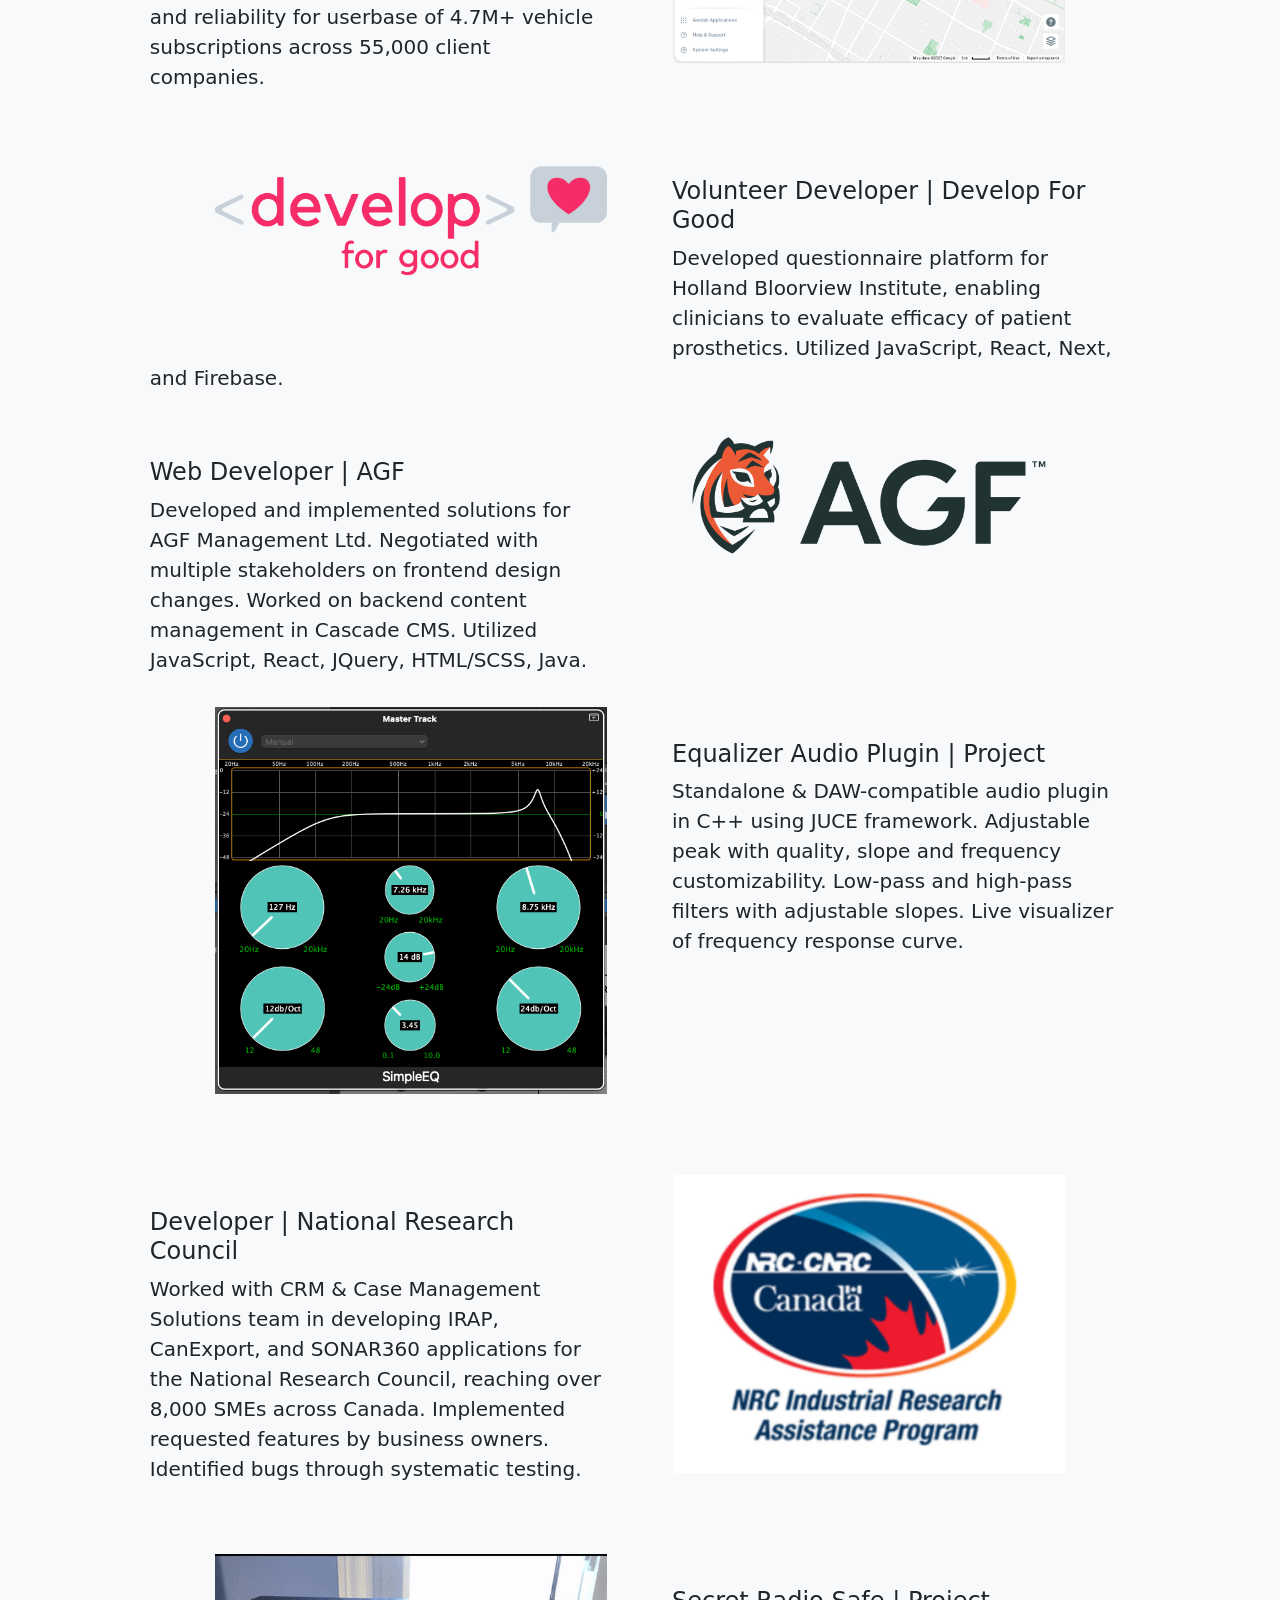
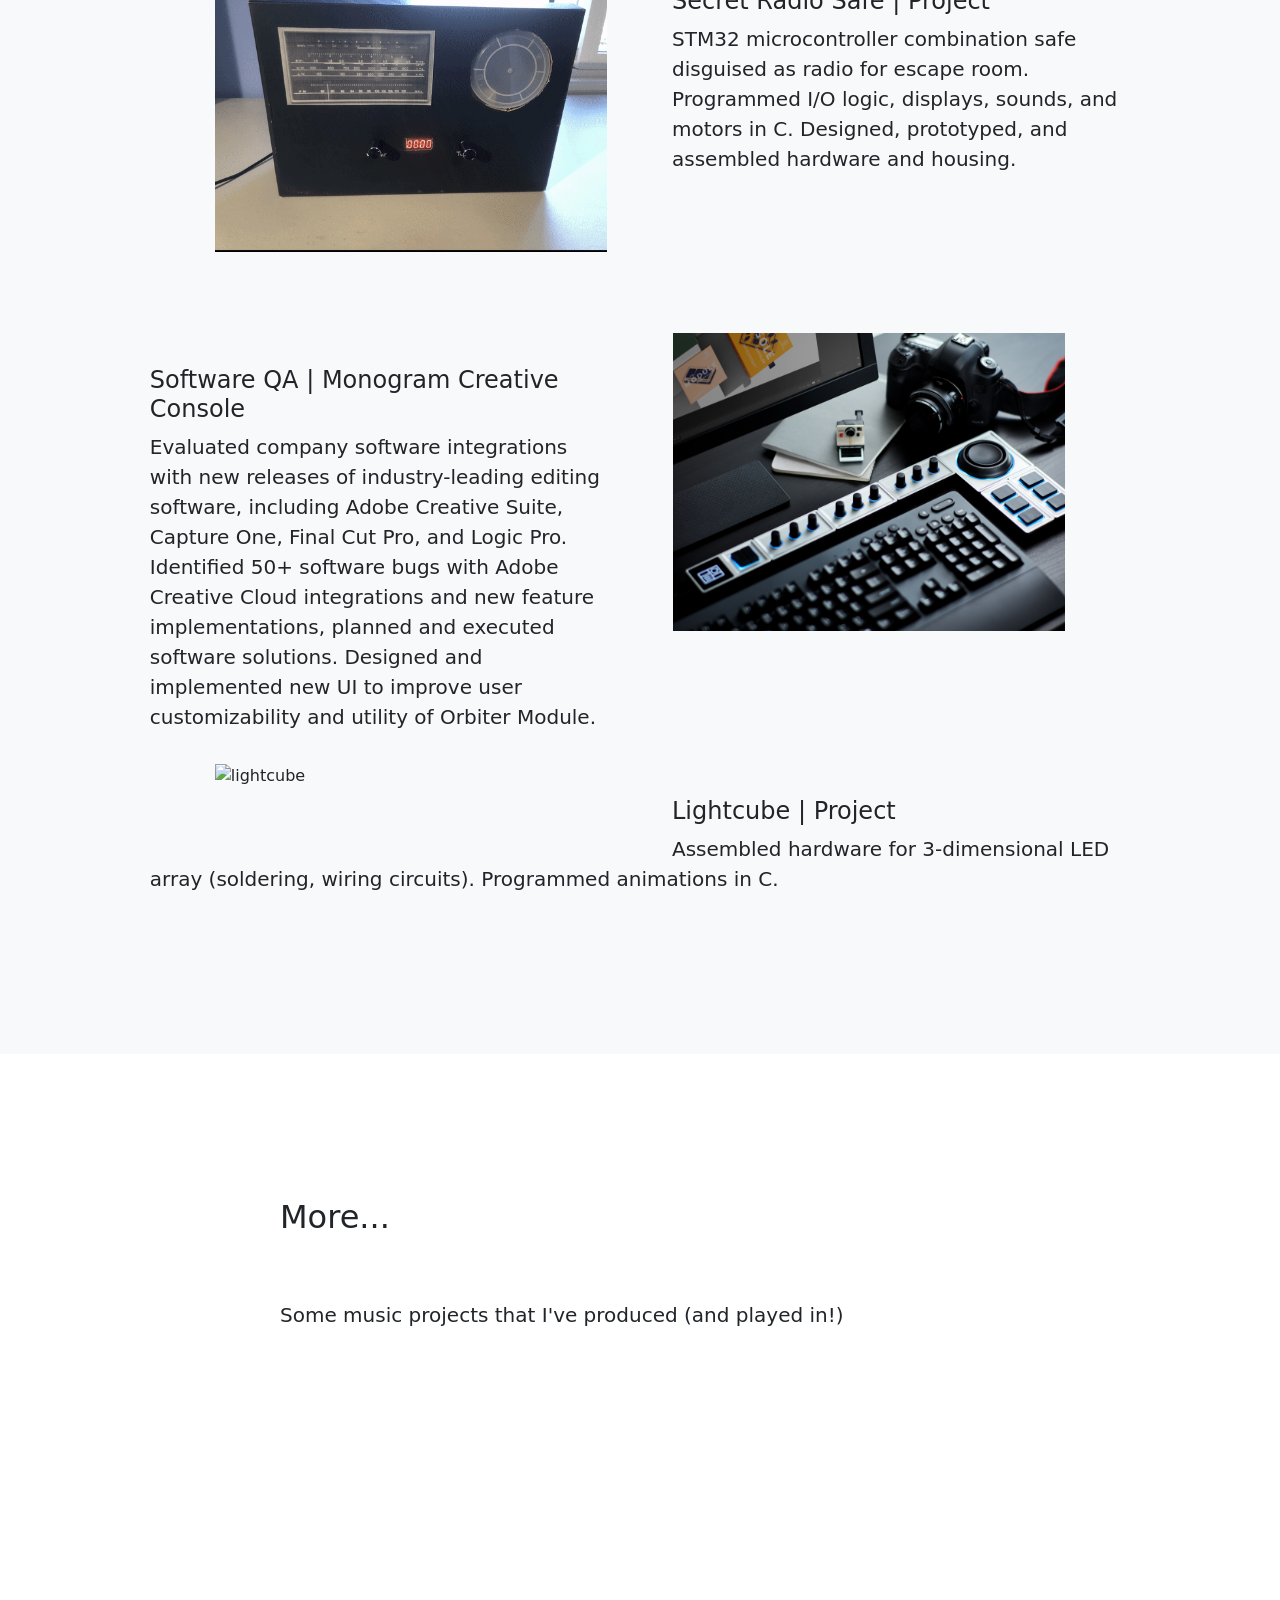
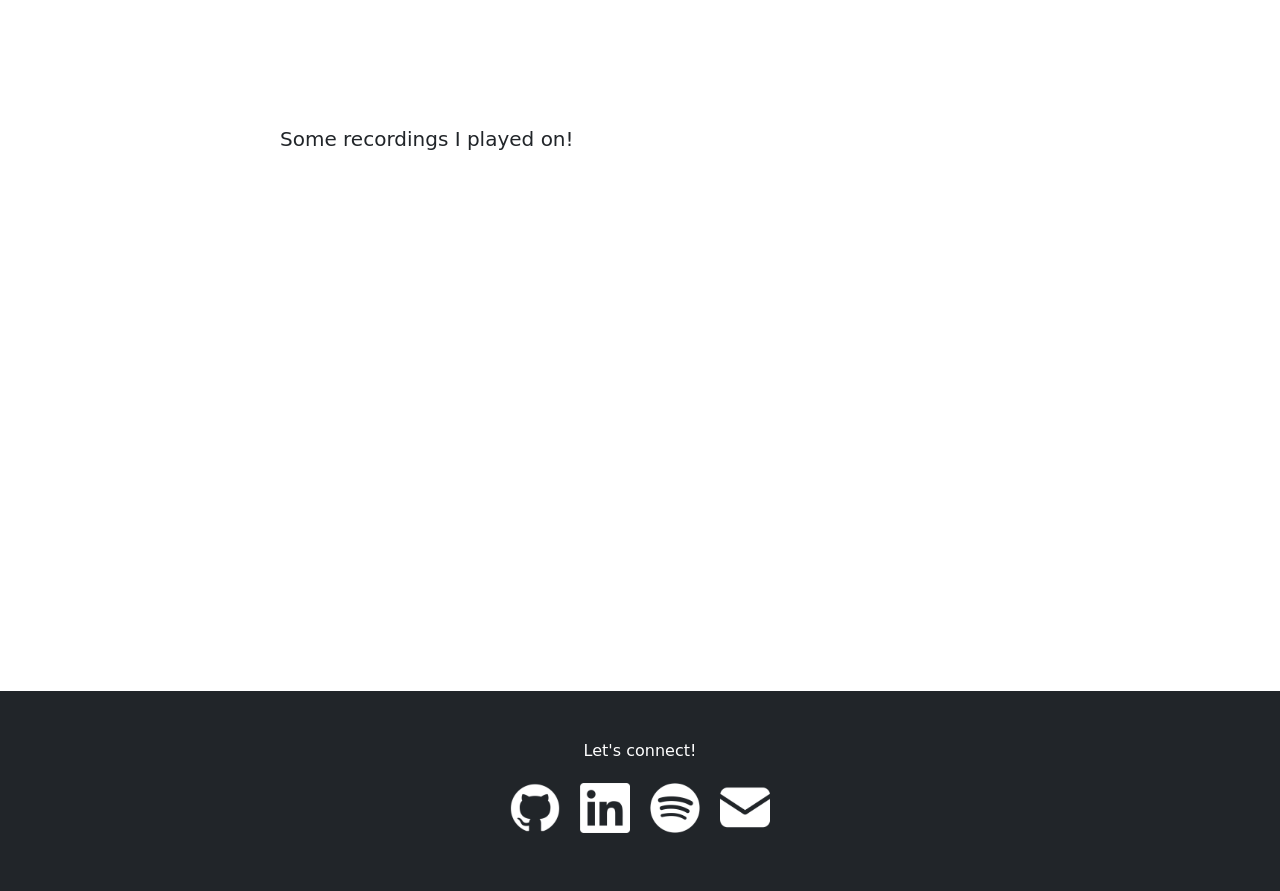
==== commit d4b69ee4: "updatin" ====
--- a/index.html
+++ b/index.html
@@ -64,10 +64,15 @@
                         <h2>Projects & Experience</h2>
                     </div>
                     <div class="col-lg-8" id="project1">
-                        <img src="assets/geotab.png" alt="radio" id="radio"> 
+                        <img src="assets/geotab.png" alt="radio" id="agf"> 
                         <h4 id="projtitle">Software Developer | Geotab </h4>
                         <p class="lead">Implemented and supported key features within flagship MyGeotab platform leveraging React/.NET stack. Maintained functionality and reliability for userbase of 4.7M+ vehicle subscriptions across 55,000 client companies. </p>
                         <p> </p>
+                    </div>
+                    <div class="col-lg-8" id="project1">
+                        <img src="assets/developforgood.png" alt="radio" id="radio"> 
+                        <h4 id="projtitle">Volunteer Developer | Develop For Good</h4>
+                        <p class="lead">Developed questionnaire platform for Holland Bloorview Institute, enabling clinicians to evaluate efficacy of patient prosthetics. Utilized JavaScript, React, Next, and Firebase.</p>
                     </div>
                     <div class="col-lg-8" id="project1">
                         <img src="assets/AGF_logo1.png" alt="agf" id="agf"> 
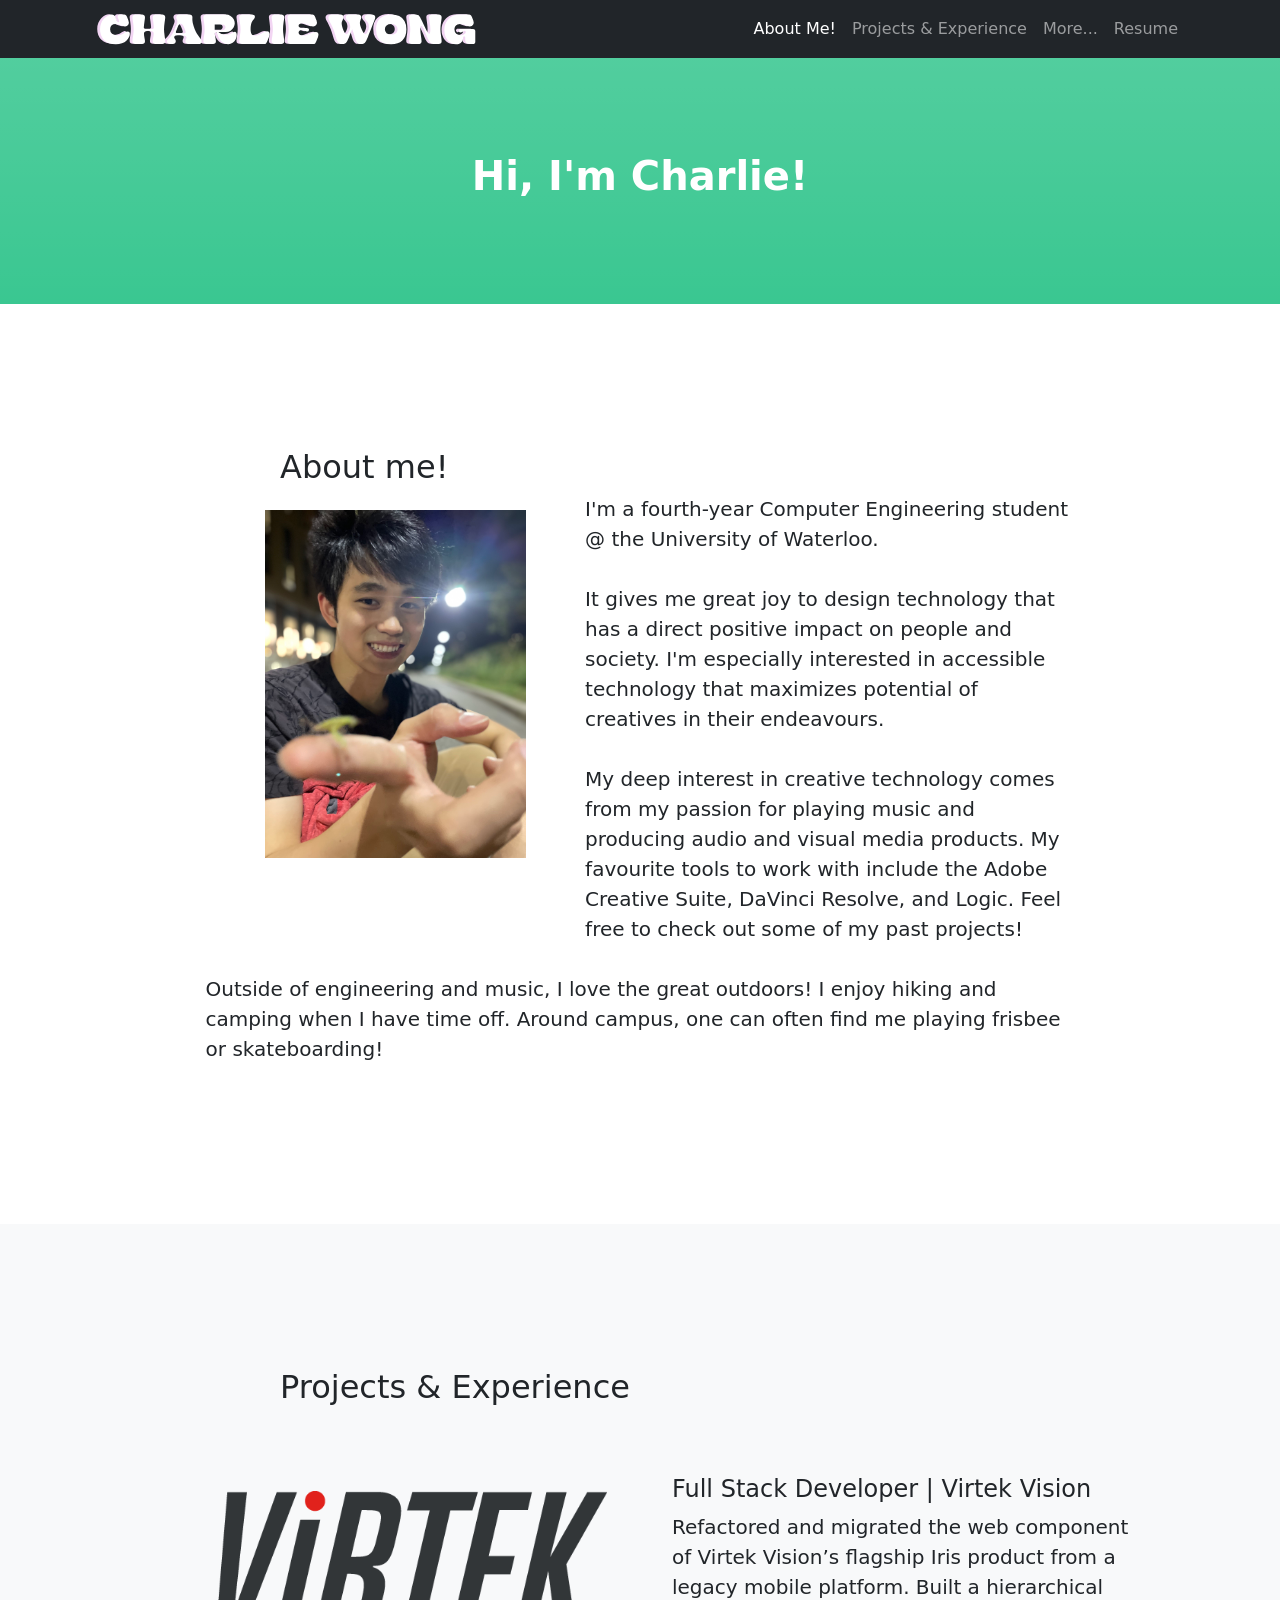
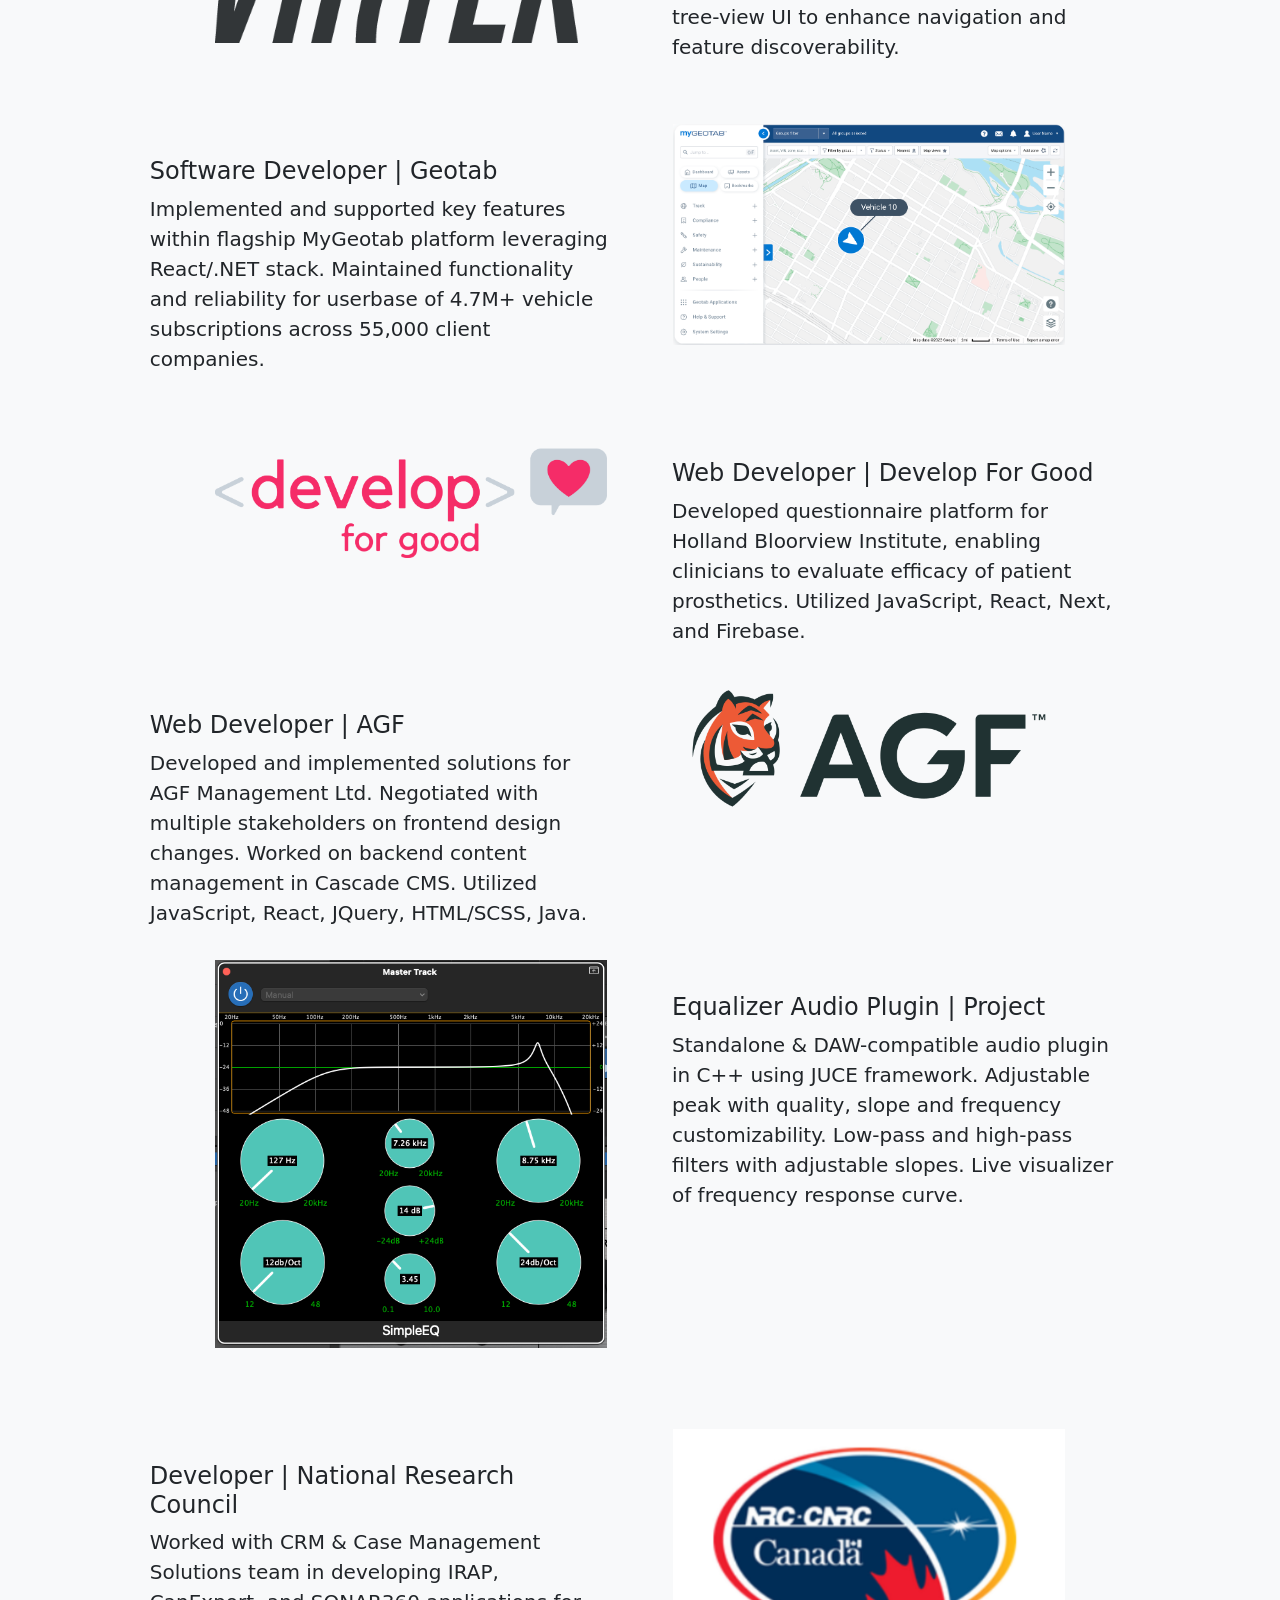
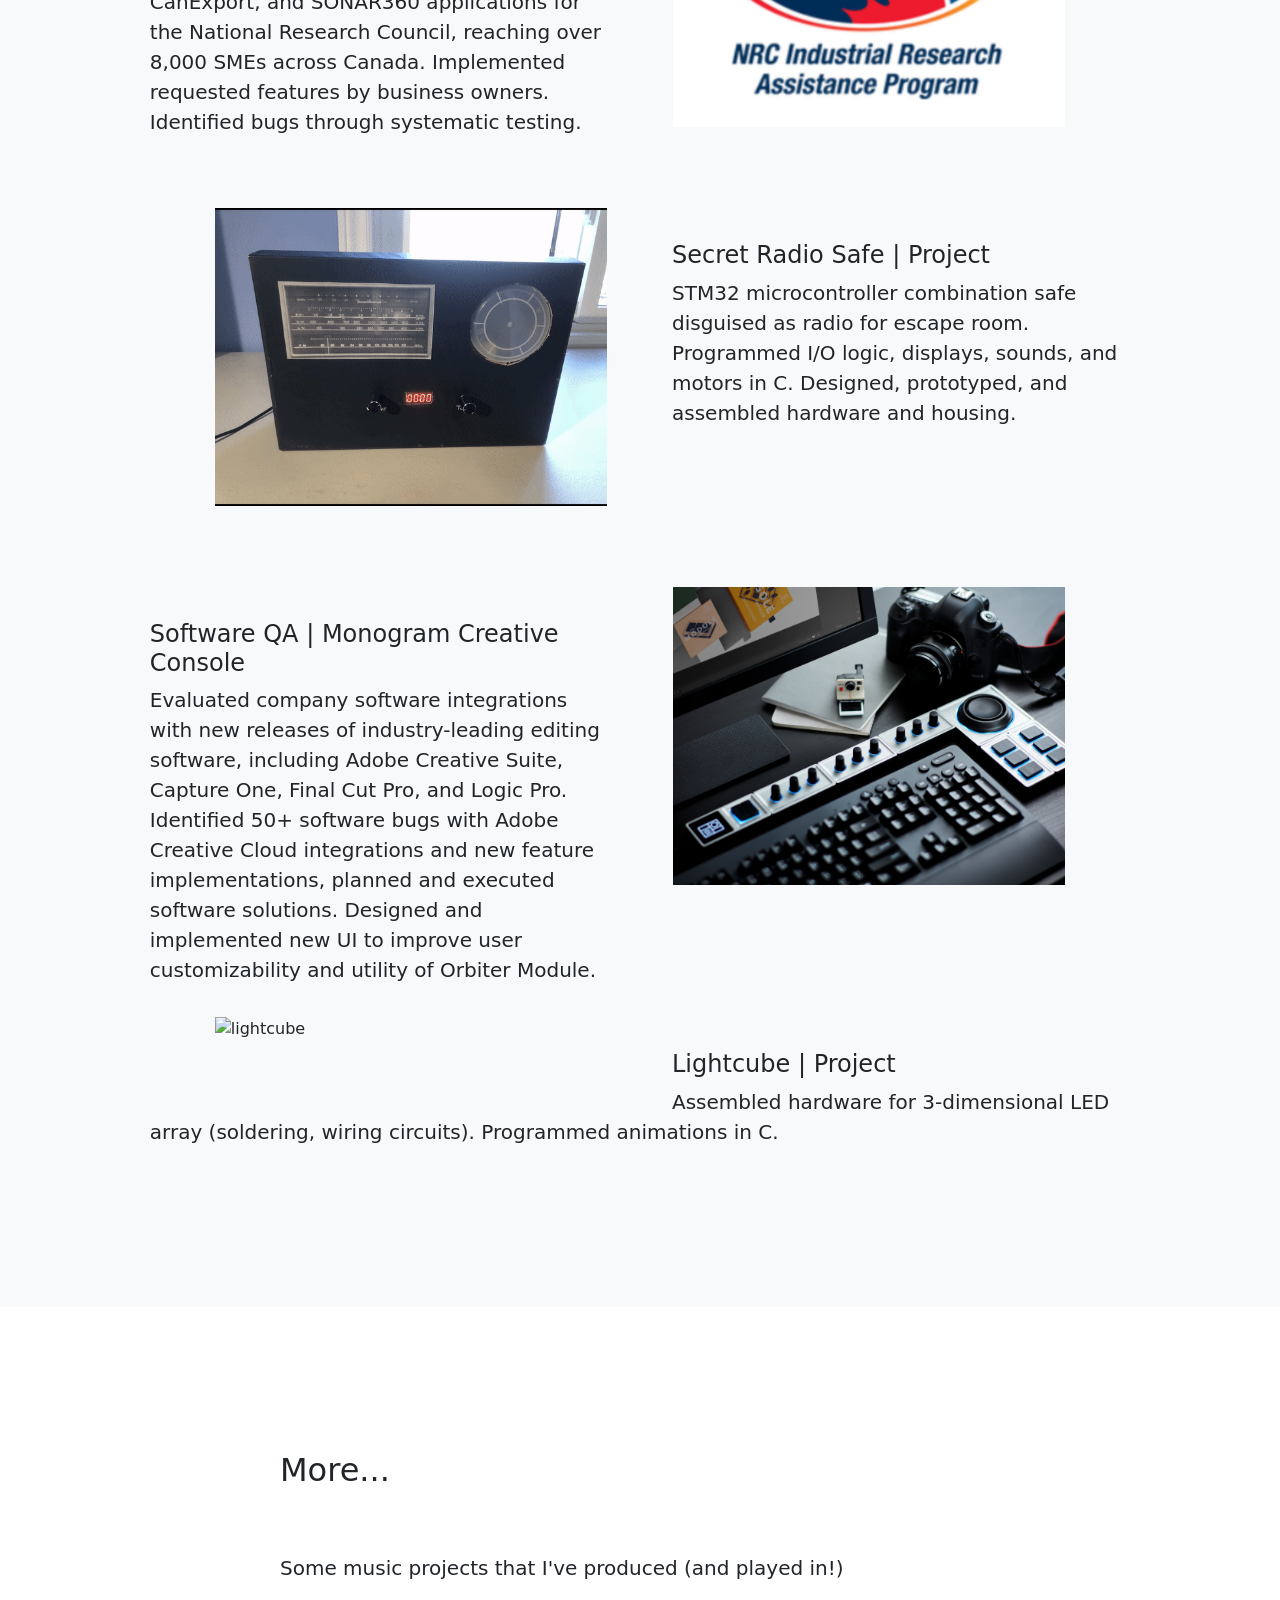
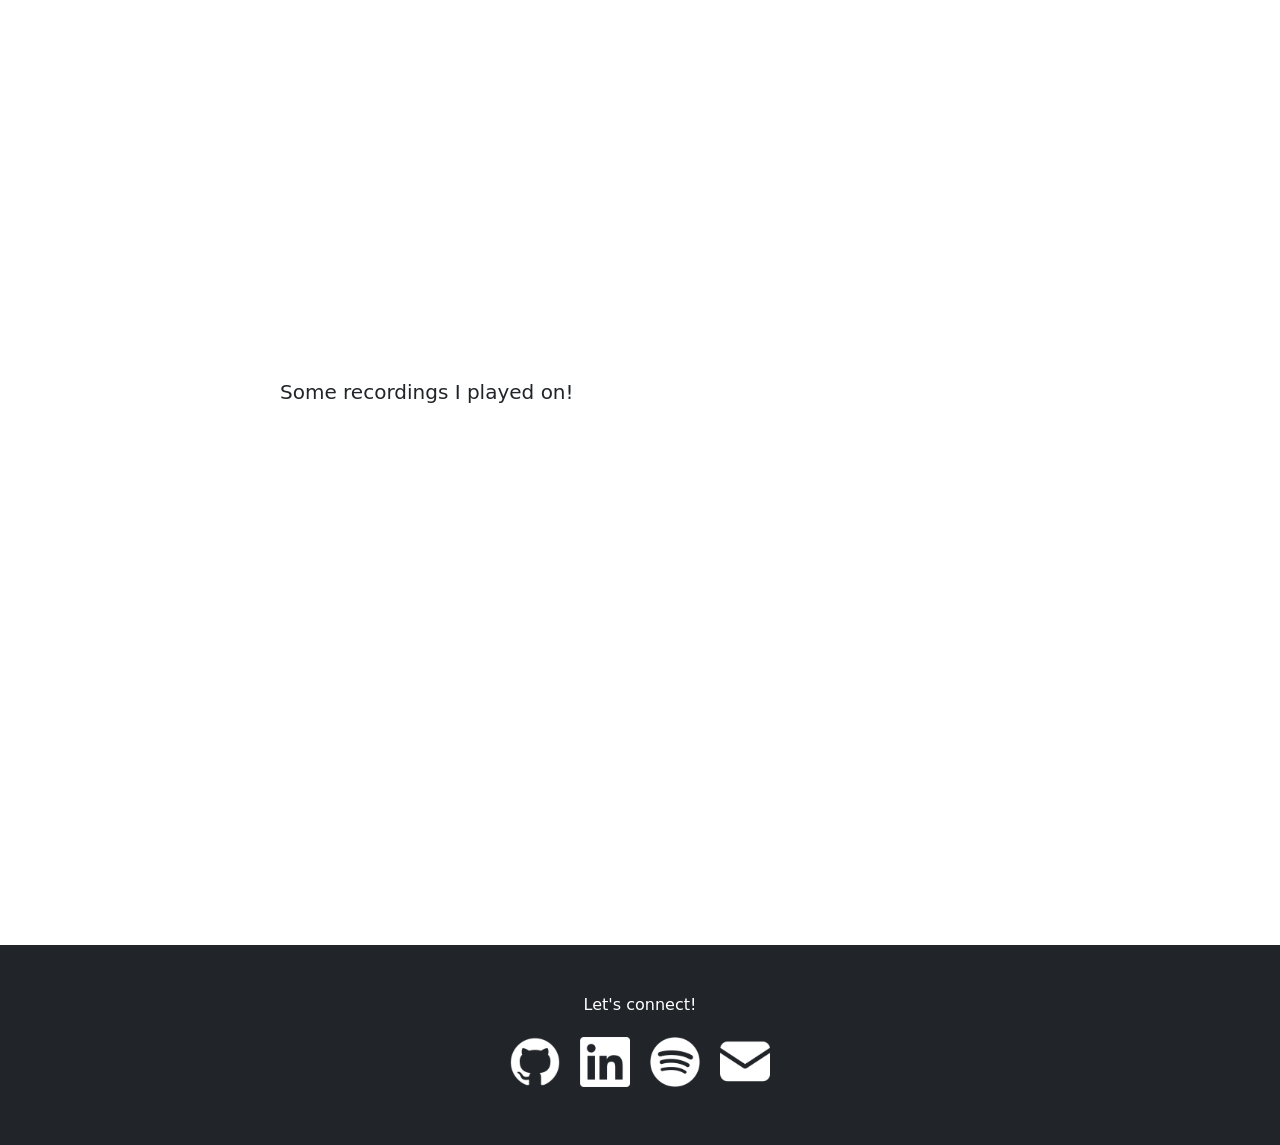
==== commit cb3542d5: "updated for 4b" ====
--- a/index.html
+++ b/index.html
@@ -64,14 +64,18 @@
                         <h2>Projects & Experience</h2>
                     </div>
                     <div class="col-lg-8" id="project1">
+                        <img src="assets/virtek.png" alt="radio" id="virtek"> 
+                        <h4 id="projtitle">Full Stack Developer | Virtek Vision</h4>
+                        <p class="lead">Refactored and migrated the web component of Virtek Vision’s flagship Iris product from a legacy mobile platform. Built a hierarchical tree-view UI to enhance navigation and feature discoverability.</p>
+                    </div>
+                    <div class="col-lg-8" id="project1">
                         <img src="assets/geotab.png" alt="radio" id="agf"> 
                         <h4 id="projtitle">Software Developer | Geotab </h4>
                         <p class="lead">Implemented and supported key features within flagship MyGeotab platform leveraging React/.NET stack. Maintained functionality and reliability for userbase of 4.7M+ vehicle subscriptions across 55,000 client companies. </p>
-                        <p> </p>
                     </div>
                     <div class="col-lg-8" id="project1">
                         <img src="assets/developforgood.png" alt="radio" id="radio"> 
-                        <h4 id="projtitle">Volunteer Developer | Develop For Good</h4>
+                        <h4 id="projtitle">Web Developer | Develop For Good</h4>
                         <p class="lead">Developed questionnaire platform for Holland Bloorview Institute, enabling clinicians to evaluate efficacy of patient prosthetics. Utilized JavaScript, React, Next, and Firebase.</p>
                     </div>
                     <div class="col-lg-8" id="project1">
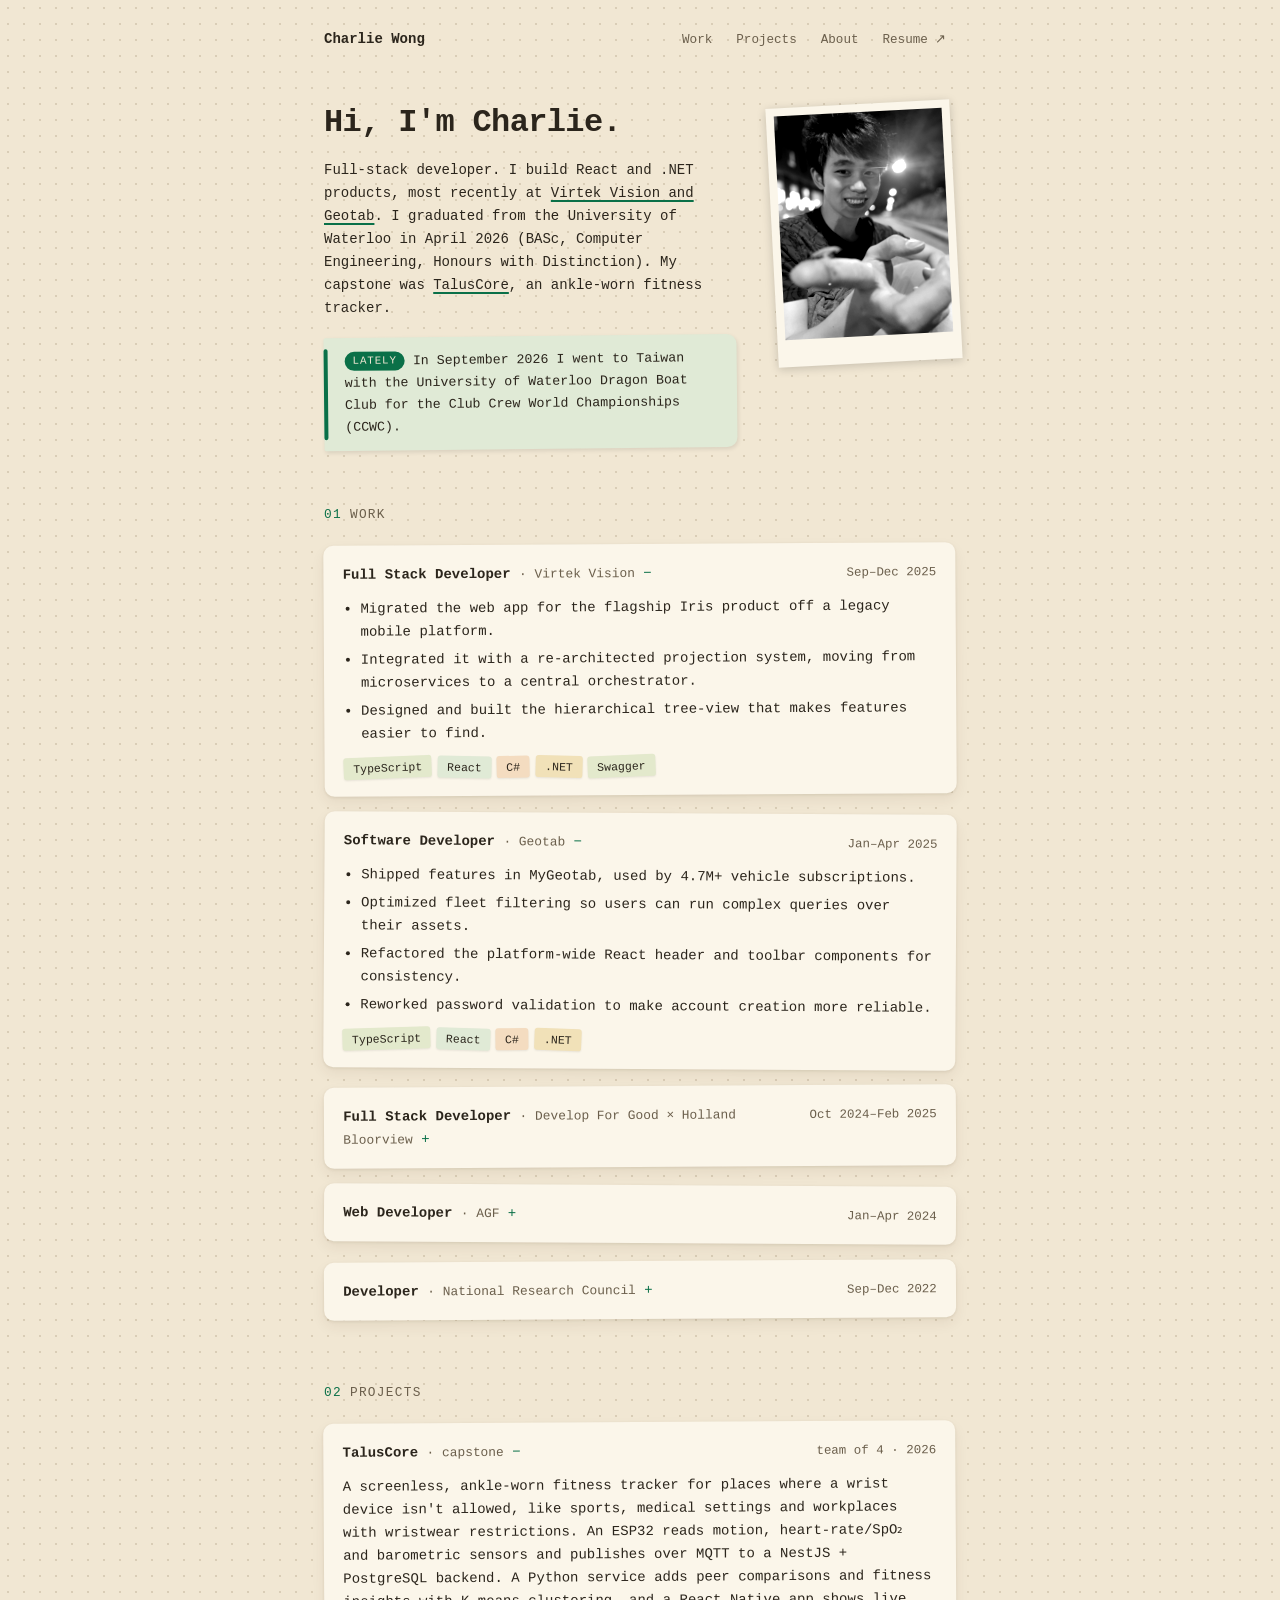
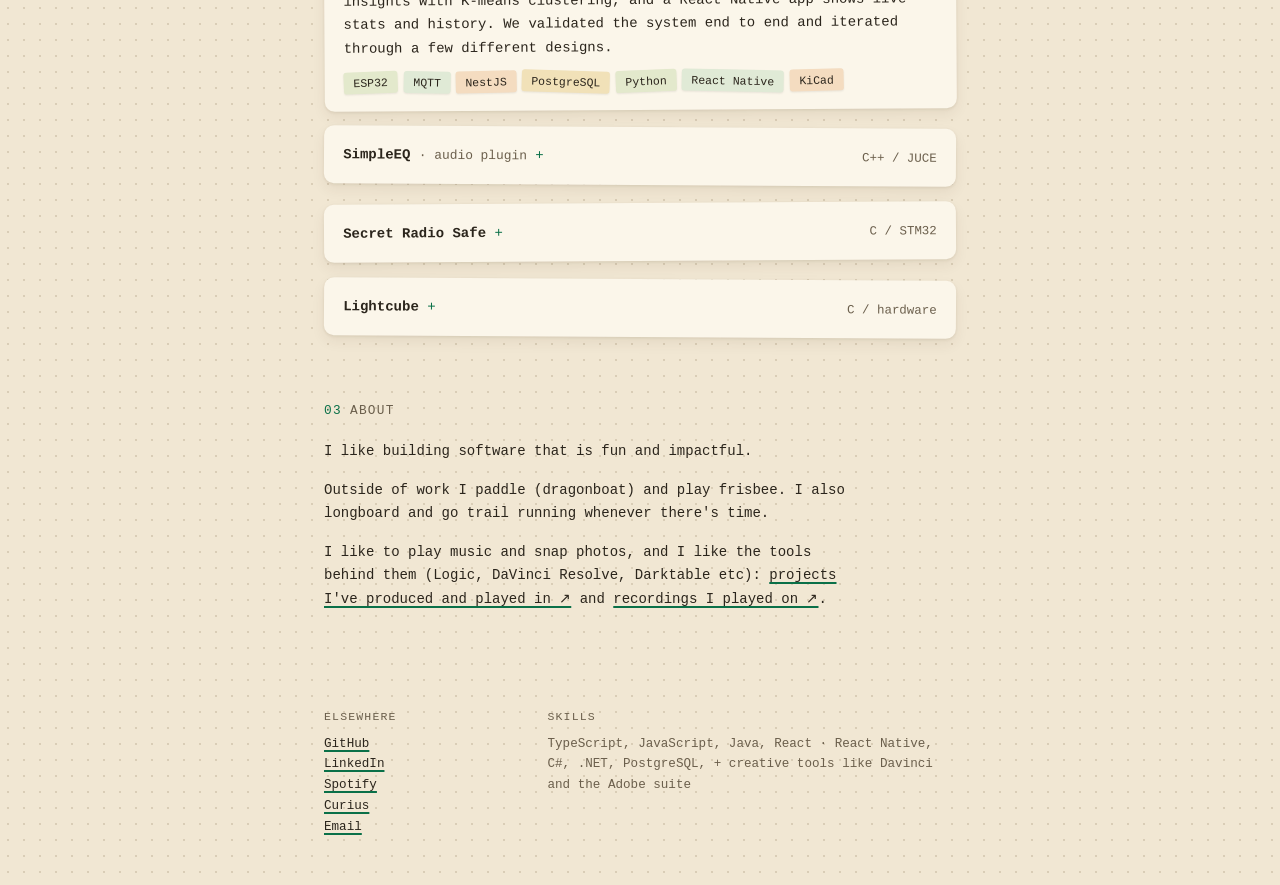
==== commit 07db2d03: "revision f26 / new layout + cleanup w claude" ====
--- a/index.html
+++ b/index.html
@@ -1,166 +1,149 @@
 <!DOCTYPE html>
 <html lang="en">
-    <head>
-        <meta charset="utf-8" />
-        <meta name="viewport" content="width=device-width, initial-scale=1, shrink-to-fit=no" />
-        <meta name="description" content="" />
-        <meta name="author" content="" />
-        <title>Charlie Wong</title>
-        <link rel="icon" type="image/x-icon" href="assets/concon.ico" />
-        <!-- Core theme CSS (includes Bootstrap)-->
-        <link href="css/styles.css" rel="stylesheet" />
-    </head>
-    <body id="home">
-        <!-- Navigation-->
-        <nav class="navbar navbar-expand-lg navbar-dark bg-dark fixed-top" id="mainNav">
-            <div class="container px-4" id="toptop">
-                <a class="navbar-brand" href="#home">
-                    <img src="assets/uhhhh.svg" alt="logo" id="logoimage">
-                </a>
-                <button class="navbar-toggler" type="button" data-bs-toggle="collapse" data-bs-target="#navbarResponsive" aria-controls="navbarResponsive" aria-expanded="false" aria-label="Toggle navigation"><span class="navbar-toggler-icon"></span></button>
-                    <div class="collapse navbar-collapse" id="navbarResponsive">
-                        <ul class="navbar-nav ms-auto">
-                            <li class="nav-item"><a class="nav-link text-nowrap" href="#about">About Me!</a></li>
-                            <li class="nav-item"><a class="nav-link text-nowrap" href="#projects">Projects & Experience</a></li>
-                            <li class="nav-item"><a class="nav-link text-nowrap" href="#other">More...</a></li>
-                            <li class="nav-item"><a class="nav-link text-nowrap" href="assets/Resume_Wong_Charlie.pdf">Resume</a></li>
-                        </ul>
-                    </div>
-                </button>
-            </div>
-        </nav>
-        <!-- Header-->
-        <header class="bg-primary bg-gradient text-white">
-            <div class="container px-4 text-center">
-                    <h1 class="fw-bolder">Hi, I'm Charlie!</h1>
-                    <!--<p class="lead"></p>
-                    <a class="btn btn-lg btn-light" href="#projects">What I'm up to!</a>-->
-            </div>
-        </header>
+<head>
+<meta charset="utf-8">
+<meta name="viewport" content="width=device-width, initial-scale=1">
+<title>Charlie Wong</title>
+<meta name="description" content="Charlie Wong is a full-stack developer and University of Waterloo Computer Engineering grad (April 2026) who builds React and .NET products, paddles dragon boats, and plays and produces music.">
+<meta name="theme-color" content="#f1e7d3">
+<link rel="icon" href="favicon-48.png" type="image/png" sizes="48x48">
+<link rel="apple-touch-icon" href="apple-touch-icon.png">
+<link rel="stylesheet" href="style.css">
+</head>
+<body>
 
-        <!-- About section-->
-        <section id="about"> 
-            <div class="container px-4">
-                <div class="row gx-4 justify-content-center">
-                    <div class="col-lg-8">
-                        <h2>About me!</h2>
-                    </div>
-                    <div class="col-lg-8" id="about_me_desc">
-                        <img src="assets/IMG_3826.jpg" alt="my_head" id="face">
-                        <p class="lead">I'm a fourth-year Computer Engineering student @ the University of Waterloo.<br><br>
-                            It gives me great joy to design technology that has a direct positive impact on people and society. I'm especially interested in accessible technology that maximizes potential of creatives in their endeavours.<br><br>
-                            My deep interest in creative technology comes from my passion for playing music and producing audio and visual media products. My favourite tools to work with include the Adobe Creative Suite, DaVinci Resolve, and Logic. Feel free to check out some of my past projects!<br><br>
-                            Outside of engineering and music, I love the great outdoors! I enjoy hiking and camping when I have time off.  Around campus, one can often find me playing frisbee or skateboarding! 
-                        </p>
-                    </div>
-                </div> 
-            </div>
-        </section>
-        <!-- Projects section-->
-        <section class="bg-light" id="projects">
-            <div class="container px-4">
-                <div class="row gx-4 justify-content-center">
-                    <div class="col-lg-8" id="projectexperience">
-                        <h2>Projects & Experience</h2>
-                    </div>
-                    <div class="col-lg-8" id="project1">
-                        <img src="assets/virtek.png" alt="radio" id="virtek"> 
-                        <h4 id="projtitle">Full Stack Developer | Virtek Vision</h4>
-                        <p class="lead">Refactored and migrated the web component of Virtek Vision’s flagship Iris product from a legacy mobile platform. Built a hierarchical tree-view UI to enhance navigation and feature discoverability.</p>
-                    </div>
-                    <div class="col-lg-8" id="project1">
-                        <img src="assets/geotab.png" alt="radio" id="agf"> 
-                        <h4 id="projtitle">Software Developer | Geotab </h4>
-                        <p class="lead">Implemented and supported key features within flagship MyGeotab platform leveraging React/.NET stack. Maintained functionality and reliability for userbase of 4.7M+ vehicle subscriptions across 55,000 client companies. </p>
-                    </div>
-                    <div class="col-lg-8" id="project1">
-                        <img src="assets/developforgood.png" alt="radio" id="radio"> 
-                        <h4 id="projtitle">Web Developer | Develop For Good</h4>
-                        <p class="lead">Developed questionnaire platform for Holland Bloorview Institute, enabling clinicians to evaluate efficacy of patient prosthetics. Utilized JavaScript, React, Next, and Firebase.</p>
-                    </div>
-                    <div class="col-lg-8" id="project1">
-                        <img src="assets/AGF_logo1.png" alt="agf" id="agf"> 
-                        <h4 id="projtitle">Web Developer | AGF </h4>
-                        <p class="lead">Developed and implemented solutions for AGF Management Ltd. Negotiated with multiple stakeholders on frontend design changes. Worked on backend content management in Cascade CMS. Utilized JavaScript, React, JQuery, HTML/SCSS, Java. </p>
-                        <p> </p>
-                    </div>
-                    <div class="col-lg-8" id="project1">
-                        <img src="assets/SimpleEQ_Garageband.png" alt="radio" id="radio"> 
-                        <h4 id="projtitle">Equalizer Audio Plugin | Project </h4>
-                        <p class="lead">Standalone & DAW-compatible audio plugin in C++ using JUCE framework. Adjustable peak with quality, slope and frequency customizability. Low-pass and high-pass filters with adjustable slopes. Live visualizer of frequency response curve.</p>
-                    </div>
-                    <div class="col-lg-8" id="project1">
-                        <img src="assets/nrc.jpeg" alt="nrc" id="nrc">
-                        <h4 id="projtitle">Developer | National Research Council </h4>
-                        <p class="lead">Worked with CRM & Case Management Solutions team in developing IRAP, CanExport, and SONAR360 applications for the National Research Council, reaching over 8,000 SMEs across Canada. Implemented requested features by business owners. Identified bugs through systematic testing. </p>
-                    </div>
-                    <div class="col-lg-8" id="project1">
-                        <img src="assets/radioslides.gif" alt="radio" id="radio">
-                        <h4 id="projtitle">Secret Radio Safe | Project </h4>
-                        <p class="lead">STM32 microcontroller combination safe disguised as radio for escape room. Programmed I/O logic, displays, sounds, and motors in C. Designed, prototyped, and assembled hardware and housing.</p>
-                    </div>
-                    <div class="col-lg-8" id="project1">
-                        <img src="assets/monogramcc.jpeg" alt="monogramcc" id="monogramcc">
-                        <h4 id="projtitle">Software QA | Monogram Creative Console </h4>
-                        <p class="lead">Evaluated company software integrations with new releases of industry-leading editing software, including Adobe Creative Suite, Capture One, Final Cut Pro, and Logic Pro. Identified 50+ software bugs with Adobe Creative Cloud integrations and new feature implementations, planned and executed software solutions. Designed and implemented new UI to improve user customizability and utility of Orbiter Module.</p>
-                    </div>
-                    <div class="col-lg-8" id="project1">
-                        <img src="assets/lightcube.gif" alt="lightcube" id="lightcube">
-                        <h4 id="projtitle">Lightcube | Project </h4>
-                        <p class="lead">Assembled hardware for 3-dimensional LED array (soldering, wiring circuits). Programmed animations in C.</p>
-                    </div>
-                </div>
-            </div>
-        </section>
-        <!-- Contact section-->
-        <section id="other">
-            <div class="container px-4">
-                <div class="row gx-4 justify-content-center">
-                    <div class="col-lg-8" id="more">
-                        <h2>More...</h2>
-                    </div>
-                    <div class="col-lg-8" id="more">
-                        <p class="lead">Some music projects that I've produced (and played in!)</p>
-                        <iframe width="560" height="315" src="https://www.youtube.com/embed/videoseries?list=PL32vhgvWZ9qC-t9BVtZ_-26traF73n62M" title="YouTube video player" frameborder="0" allow="accelerometer; autoplay; clipboard-write; encrypted-media; gyroscope; picture-in-picture" allowfullscreen></iframe>
-                    </div>
-                    <div class="col-lg-8" id="more">
-                        <p class="lead">Some recordings I played on! </p>
-                        <iframe width="560" height="315" src="https://www.youtube.com/embed/videoseries?list=PL95E8AwwwtjmlIrNJ8LwEQJPhYBvbE3m4" title="YouTube video player" frameborder="0" allow="accelerometer; autoplay; clipboard-write; encrypted-media; gyroscope; picture-in-picture" allowfullscreen></iframe>
-                    </div>
-                    <!--
-                    <div class="col-lg-8" id="more">
-                        <p class="lead">What I'm up to on Strava! </p>
-                        <iframe height='454' width='300' frameborder='0' allowtransparency='true' scrolling='no' src='https://www.strava.com/athletes/95902118/latest-rides/4a7a23b93440bc5e6d32dfdc61626e077efead7f'></iframe>
-                    </div>
-                -->
-                </div>
-                
-            </div>
-        </section>
-        <!-- Footer-->
-        <footer class="py-5 bg-dark">
-            <div class="container px-4">
-                <p class="m-0 text-center text-white">Let's connect!</p>
-            </div>
-            <div class="container px-8" id="contacticons">
-                <a href="https://github.com/charliewwong">
-                    <img src="assets/githubicon.png" alt="github" id="contact">
-                </a>
-                <a href="https://www.linkedin.com/in/charliewwong/">
-                    <img src="assets/linkedinicon.png" alt="linkedin" id="contact">
-                </a>
-                <a href="https://open.spotify.com/user/ch33seburger?si=8d0eafc792ee455c">
-                    <img src="assets/spotifyicon.png" alt="spotify" id="contact">
-                </a>
-                <a href="mailto:c288wong@uwaterloo.ca">
-                    <img src="assets/mailicon.png" alt="mail" id="contact">
-                </a>
-            </div>
-        </footer>
-        <!-- Bootstrap core JS-->
-        <script src="https://cdn.jsdelivr.net/npm/bootstrap@5.1.3/dist/js/bootstrap.bundle.min.js"></script>
-        <!-- Core theme JS-->
-        <script src="js/scripts.js"></script>
-    </body>
+<header>
+  <a class="name" href="./">Charlie Wong</a>
+  <nav aria-label="Main">
+    <a href="#work">Work</a><a href="#projects">Projects</a><a href="#about">About</a><a href="assets/Charlie_Wong.pdf">Resume ↗</a>
+  </nav>
+</header>
+
+<main>
+  <div class="intro">
+    <div>
+      <h1>Hi, I'm Charlie.</h1>
+      <p>Full-stack developer. I build React and .NET products, most recently at <a href="#work">Virtek Vision and Geotab</a>. I graduated from the University of Waterloo in April 2026 (BASc, Computer Engineering, Honours with Distinction). My capstone was <a href="#projects">TalusCore</a>, an ankle-worn fitness tracker.</p>
+      <p class="lately"><span>Lately</span>In September 2026 I went to Taiwan with the University of Waterloo Dragon Boat Club for the Club Crew World Championships (CCWC).</p>
+    </div>
+    <a class="polaroid" href="blog/" aria-label="Blog and blag"><img src="assets/IMG_3826.jpg" width="3024" height="4032" alt="Portrait of Charlie" fetchpriority="high"></a>
+  </div>
+
+  <section id="work">
+    <h2><span>01</span>Work</h2>
+
+    <details class="card" open>
+      <summary><span class="ttl">Full Stack Developer <small>· Virtek Vision</small></span><span class="when">Sep–Dec 2025</span></summary>
+      <ul class="bullets">
+        <li>Migrated the web app for the flagship Iris product off a legacy mobile platform.</li>
+        <li>Integrated it with a re-architected projection system, moving from microservices to a central orchestrator.</li>
+        <li>Designed and built the hierarchical tree-view that makes features easier to find.</li>
+      </ul>
+      <ul class="tags"><li>TypeScript</li><li>React</li><li>C#</li><li>.NET</li><li>Swagger</li></ul>
+    </details>
+
+    <details class="card" open>
+      <summary><span class="ttl">Software Developer <small>· Geotab</small></span><span class="when">Jan–Apr 2025</span></summary>
+      <ul class="bullets">
+        <li>Shipped features in MyGeotab, used by 4.7M+ vehicle subscriptions.</li>
+        <li>Optimized fleet filtering so users can run complex queries over their assets.</li>
+        <li>Refactored the platform-wide React header and toolbar components for consistency.</li>
+        <li>Reworked password validation to make account creation more reliable.</li>
+      </ul>
+      <ul class="tags"><li>TypeScript</li><li>React</li><li>C#</li><li>.NET</li></ul>
+    </details>
+
+    <details class="card">
+      <summary><span class="ttl">Full Stack Developer <small>· Develop For Good × Holland Bloorview</small></span><span class="when">Oct 2024–Feb 2025</span></summary>
+      <ul class="bullets">
+        <li>Built a questionnaire platform so clinicians can assess how well a prosthetic works for a patient.</li>
+        <li>Implemented secure clinician and patient authentication, role-based access and account management.</li>
+        <li>Integrated Stripe payments into organization registration.</li>
+      </ul>
+      <ul class="tags"><li>JavaScript</li><li>React</li><li>Next.js</li><li>Firebase</li></ul>
+    </details>
+
+    <details class="card">
+      <summary><span class="ttl">Web Developer <small>· AGF</small></span><span class="when">Jan–Apr 2024</span></summary>
+      <ul class="bullets">
+        <li>Built and maintained production site components serving 800,000+ clients.</li>
+        <li>Implemented homepage login, and responsive React data tables for client information.</li>
+        <li>Set up site-wide cookie management and tracking with Salesforce Pardot and Google Tag Manager.</li>
+      </ul>
+      <ul class="tags"><li>JavaScript</li><li>React</li><li>jQuery</li><li>Java / Velocity</li><li>SCSS</li></ul>
+    </details>
+
+    <details class="card">
+      <summary><span class="ttl">Developer <small>· National Research Council</small></span><span class="when">Sep–Dec 2022</span></summary>
+      <ul class="bullets">
+        <li>Built CRM solutions for the IRAP, CanExport and SONAR360 programs, supporting 8,000+ SMEs.</li>
+        <li>Delivered client-requested features and contributed to QA testing and documentation.</li>
+      </ul>
+      <ul class="tags"><li>JavaScript</li><li>C++</li><li>Microsoft Dynamics</li></ul>
+    </details>
+  </section>
+
+  <section id="projects">
+    <h2><span>02</span>Projects</h2>
+
+    <details class="card" open>
+      <summary><span class="ttl">TalusCore <small>· capstone</small></span><span class="when">team of 4 · 2026</span></summary>
+      <p class="desc">A screenless, ankle-worn fitness tracker for places where a wrist device isn't allowed, like sports, medical settings and workplaces with wristwear restrictions. An ESP32 reads motion, heart-rate/SpO₂ and barometric sensors and publishes over MQTT to a NestJS + PostgreSQL backend. A Python service adds peer comparisons and fitness insights with K-means clustering, and a React Native app shows live stats and history. We validated the system end to end and iterated through a few different designs.</p>
+      <ul class="tags"><li>ESP32</li><li>MQTT</li><li>NestJS</li><li>PostgreSQL</li><li>Python</li><li>React Native</li><li>KiCad</li></ul>
+    </details>
+
+    <details class="card">
+      <summary><span class="ttl">SimpleEQ <small>· audio plugin</small></span><span class="when">C++ / JUCE</span></summary>
+      <p class="desc">A parametric equalizer that runs standalone or as a plugin in your DAW. Adjustable peak (quality, slope, frequency), low- and high-pass filters, and a live frequency-response curve.</p>
+      <details class="media">
+        <summary>▸ Screenshot</summary>
+        <img src="assets/SimpleEQ_Garageband.png" loading="lazy" width="612" height="605" alt="The SimpleEQ plugin window showing a frequency-response curve above knobs for the low-pass and high-pass frequencies and slopes, plus peak frequency, gain and quality.">
+      </details>
+    </details>
+
+    <details class="card">
+      <summary><span class="ttl">Secret Radio Safe</span><span class="when">C / STM32</span></summary>
+      <p class="desc">A combination safe disguised as a radio, built for an escape room. I wrote the firmware for the I/O, displays, sound and motors, and designed and assembled the hardware and housing.</p>
+      <details class="media">
+        <summary>▸ Watch it work</summary>
+        <img src="assets/radioslides.gif" loading="lazy" width="600" height="456" alt="Looping clip of the radio-shaped safe's display and dials">
+      </details>
+    </details>
+
+    <details class="card">
+      <summary><span class="ttl">Lightcube</span><span class="when">C / hardware</span></summary>
+      <p class="desc">A 3D LED array I soldered and wired by hand, with animations programmed in C.</p>
+      <details class="media">
+        <summary>▸ Watch it work</summary>
+        <img src="assets/lightcube.gif" loading="lazy" width="600" height="456" alt="Looping clip of the LED cube running an animation">
+      </details>
+    </details>
+  </section>
+
+  <section id="about" class="prose">
+    <h2><span>03</span>About</h2>
+    <p>I like building software that is fun and impactful.</p>
+    <p>Outside of work I paddle (dragonboat) and play frisbee. I also longboard and go trail running whenever there's time.</p>
+    <p>I like to play music and snap photos, and I like the tools behind them (Logic, DaVinci Resolve, Darktable etc): <a href="https://www.youtube.com/playlist?list=PL32vhgvWZ9qC-t9BVtZ_-26traF73n62M">projects I've produced and played in ↗</a> and <a href="https://www.youtube.com/playlist?list=PL95E8AwwwtjmlIrNJ8LwEQJPhYBvbE3m4">recordings I played on ↗</a>.</p>
+  </section>
+</main>
+
+<footer>
+  <div>
+    <h3>Elsewhere</h3>
+    <ul>
+      <li><a href="https://github.com/charliewwong">GitHub</a></li>
+      <li><a href="https://www.linkedin.com/in/charliewwong/">LinkedIn</a></li>
+      <li><a href="https://open.spotify.com/user/ch33seburger">Spotify</a></li>
+      <li><a href="https://curius.app/charlie-wong">Curius</a></li>
+      <li><a href="mailto:charliewong909@gmail.com">Email</a></li>
+    </ul>
+  </div>
+  <div>
+    <h3>Skills</h3>
+    <p>TypeScript, JavaScript, Java, React · React Native, C#, .NET, PostgreSQL, + creative tools like Davinci and the Adobe suite</p>
+  </div>
+</footer>
+
+</body>
 </html>
-
--- a/style.css
+++ b/style.css
@@ -0,0 +1,98 @@
+:root{
+  --bg:#f1e7d3; --fg:#2b251c; --muted:#6b5f4c; --accent:#0a7048;
+  --paper:#fbf6ea; --dot:rgba(96,70,32,.16);
+  --tag0:#e3e9cc; --tag1:#e0ead6; --tag2:#f4dcc0; --tag3:#f1e1b8;
+  --mono:ui-monospace,"SF Mono",Menlo,Consolas,monospace;
+}
+
+*{box-sizing:border-box}
+html{scroll-behavior:smooth}
+body{margin:0;overflow-x:hidden;background:var(--bg) radial-gradient(var(--dot) 1px,transparent 1.4px) 0 0/16px 16px;color:var(--fg);font:14px/1.65 var(--mono)}
+main,header,footer{max-width:42rem;margin:0 auto;padding:0 1.25rem}
+a{color:inherit;text-decoration-color:var(--accent);text-decoration-thickness:2px;text-underline-offset:3px}
+a:hover{color:var(--accent)}
+:focus-visible{outline:2px solid var(--accent);outline-offset:3px}
+@media (prefers-reduced-motion:reduce){html{scroll-behavior:auto}*{transition:none!important}}
+
+header{display:flex;flex-wrap:wrap;justify-content:space-between;align-items:baseline;gap:.5rem 1.5rem;padding:1.75rem 1.25rem}
+.name{font-weight:700;text-decoration:none}
+nav{display:flex;flex-wrap:wrap;gap:.3rem;font-size:.9em}
+nav a{text-decoration:none;color:var(--muted);padding:.1rem .6rem;border-radius:999px}
+nav a:hover{color:var(--fg);background:var(--tag1)}
+
+.intro{position:relative;display:grid;grid-template-columns:1fr 11.5rem;gap:1.4rem 2.2rem;align-items:start;padding-top:1.5rem}
+h1{font-size:2rem;line-height:1.2;margin:0 0 1rem;letter-spacing:-.02em}
+.intro p{margin:0 0 1rem;max-width:30rem}
+
+.polaroid{position:relative;display:block;background:var(--paper);padding:.5rem .5rem 1.7rem;box-shadow:0 2px 10px rgba(0,0,0,.18);transform:rotate(-3deg);transition:transform .25s,box-shadow .25s}
+.polaroid img{display:block;width:100%;height:auto;aspect-ratio:3/4;object-fit:cover;filter:grayscale(1) contrast(1.3);transition:filter .4s}
+.polaroid:hover,.polaroid:focus-visible{transform:rotate(-1deg) translateY(-3px);box-shadow:0 8px 18px rgba(0,0,0,.22)}
+.polaroid:hover img,.polaroid:focus-visible img{filter:none}
+
+.intro .lately{position:relative;width:fit-content;padding:.8rem 1.1rem .8rem 1.3rem;background:var(--tag1);border-radius:2px 10px 10px 2px;box-shadow:1px 2px 4px rgba(0,0,0,.1);font-size:.95em;transform:rotate(-.6deg)}
+.lately::before{content:"";position:absolute;left:0;top:10%;bottom:10%;width:4px;background:var(--accent);border-radius:2px}
+.lately span{display:inline-block;margin-right:.5rem;padding:.05rem .5rem;border-radius:999px;background:var(--accent);color:var(--bg);font-size:.68rem;letter-spacing:.08em;text-transform:uppercase;vertical-align:.1em}
+
+section{padding:2.4rem 0 .4rem;scroll-margin-top:1rem}
+h2{margin:0 0 1.2rem;color:var(--muted);font-size:.8rem;font-weight:400;letter-spacing:.1em;text-transform:uppercase}
+h2 span{margin-right:.5rem;color:var(--accent)}
+
+.card{margin-bottom:1.1rem;padding:1.1rem 1.2rem;background:var(--paper);border-radius:10px;box-shadow:0 1px 3px rgba(70,48,20,.1),0 6px 14px rgba(70,48,20,.07);transform:rotate(-.35deg)}
+.card:nth-of-type(even){transform:rotate(.35deg)}
+.card>summary+*{margin-top:.7rem}
+summary{display:flex;justify-content:space-between;align-items:baseline;gap:.2rem 1rem;list-style:none;cursor:pointer}
+summary::-webkit-details-marker{display:none}
+.ttl{font-weight:700}
+.ttl small{font-weight:400;color:var(--muted);font-size:.92em}
+.ttl::after{content:" +";color:var(--accent);font-weight:400}
+[open]>summary .ttl::after{content:" −"}
+.when{color:var(--muted);font-size:.78rem;white-space:nowrap}
+.bullets{margin:0 0 .6rem;padding-left:1.1rem}
+.bullets li{margin-bottom:.3rem}
+.desc{margin:0 0 .6rem}
+
+.tags{display:flex;flex-wrap:wrap;gap:.35rem;margin:.7rem 0 0;padding:0;list-style:none}
+.tags li{padding:.1rem .6rem;border-radius:3px;box-shadow:0 1px 2px rgba(0,0,0,.08);font-size:.72rem}
+.tags li:nth-child(4n+1){background:var(--tag0);transform:rotate(-2deg)}
+.tags li:nth-child(4n+2){background:var(--tag1);transform:rotate(1.5deg)}
+.tags li:nth-child(4n+3){background:var(--tag2);transform:rotate(-1deg)}
+.tags li:nth-child(4n+4){background:var(--tag3);transform:rotate(2deg)}
+
+.media{margin-top:.7rem}
+.media>summary{display:block;color:var(--accent);font-size:.88em}
+.media img{display:block;max-width:min(100%,30rem);height:auto;margin-top:.6rem;border-radius:6px;box-shadow:0 4px 10px rgba(0,0,0,.15)}
+
+.prose p{margin:0 0 1rem;max-width:34rem}
+
+footer{display:grid;grid-template-columns:1fr 2fr;gap:1.2rem;margin-top:3rem;padding:1.6rem 1.25rem 3rem;font-size:.9em}
+footer h3{margin:0 0 .5rem;color:var(--muted);font-size:.72rem;font-weight:400;letter-spacing:.1em;text-transform:uppercase}
+footer ul{margin:0;padding:0;list-style:none}
+footer p{margin:0;color:var(--muted)}
+
+/* 404: the boat rows left to right while two frames swap so the paddles stroke.
+   Only transform and visibility animate, so the browser never re-runs layout. */
+.lost{padding-block:3.5rem 2rem;text-align:center}
+.lost p{margin:0 0 .8rem}
+.lost .code{color:var(--muted);font-size:.85em}
+.lost h1{margin-bottom:.8rem}
+.lane{position:relative;overflow:hidden;width:100vw;height:8.9em;margin:2.2rem 0 0 calc(50% - 50vw);font-size:min(12px,2vw)}
+.boat{position:absolute;top:0;left:50%;width:74ch;margin-left:-37ch}
+.swing{position:relative}
+.boat pre{margin:0;font:inherit;line-height:1.35;white-space:pre}
+.boat .f2{position:absolute;top:0;left:0;visibility:hidden}
+@media (prefers-reduced-motion:no-preference){
+  .boat{left:0;margin-left:0;will-change:transform;animation:row 20s linear infinite}
+  .swing{animation:bob 1.1s ease-in-out infinite alternate}
+  .f1{animation:f1 1.1s steps(1) infinite}
+  .f2{animation:f2 1.1s steps(1) infinite}
+  @keyframes row{from{transform:translateX(-76ch)}to{transform:translateX(calc(100vw + 2ch))}}
+  @keyframes bob{to{transform:translateY(.25em)}}
+  @keyframes f1{50%{visibility:hidden}}
+  @keyframes f2{0%{visibility:hidden}50%{visibility:visible}}
+}
+
+@media (max-width:36rem){
+  .intro{grid-template-columns:1fr}
+  .polaroid{width:11rem;margin:.5rem auto 0}
+  footer{grid-template-columns:1fr}
+}
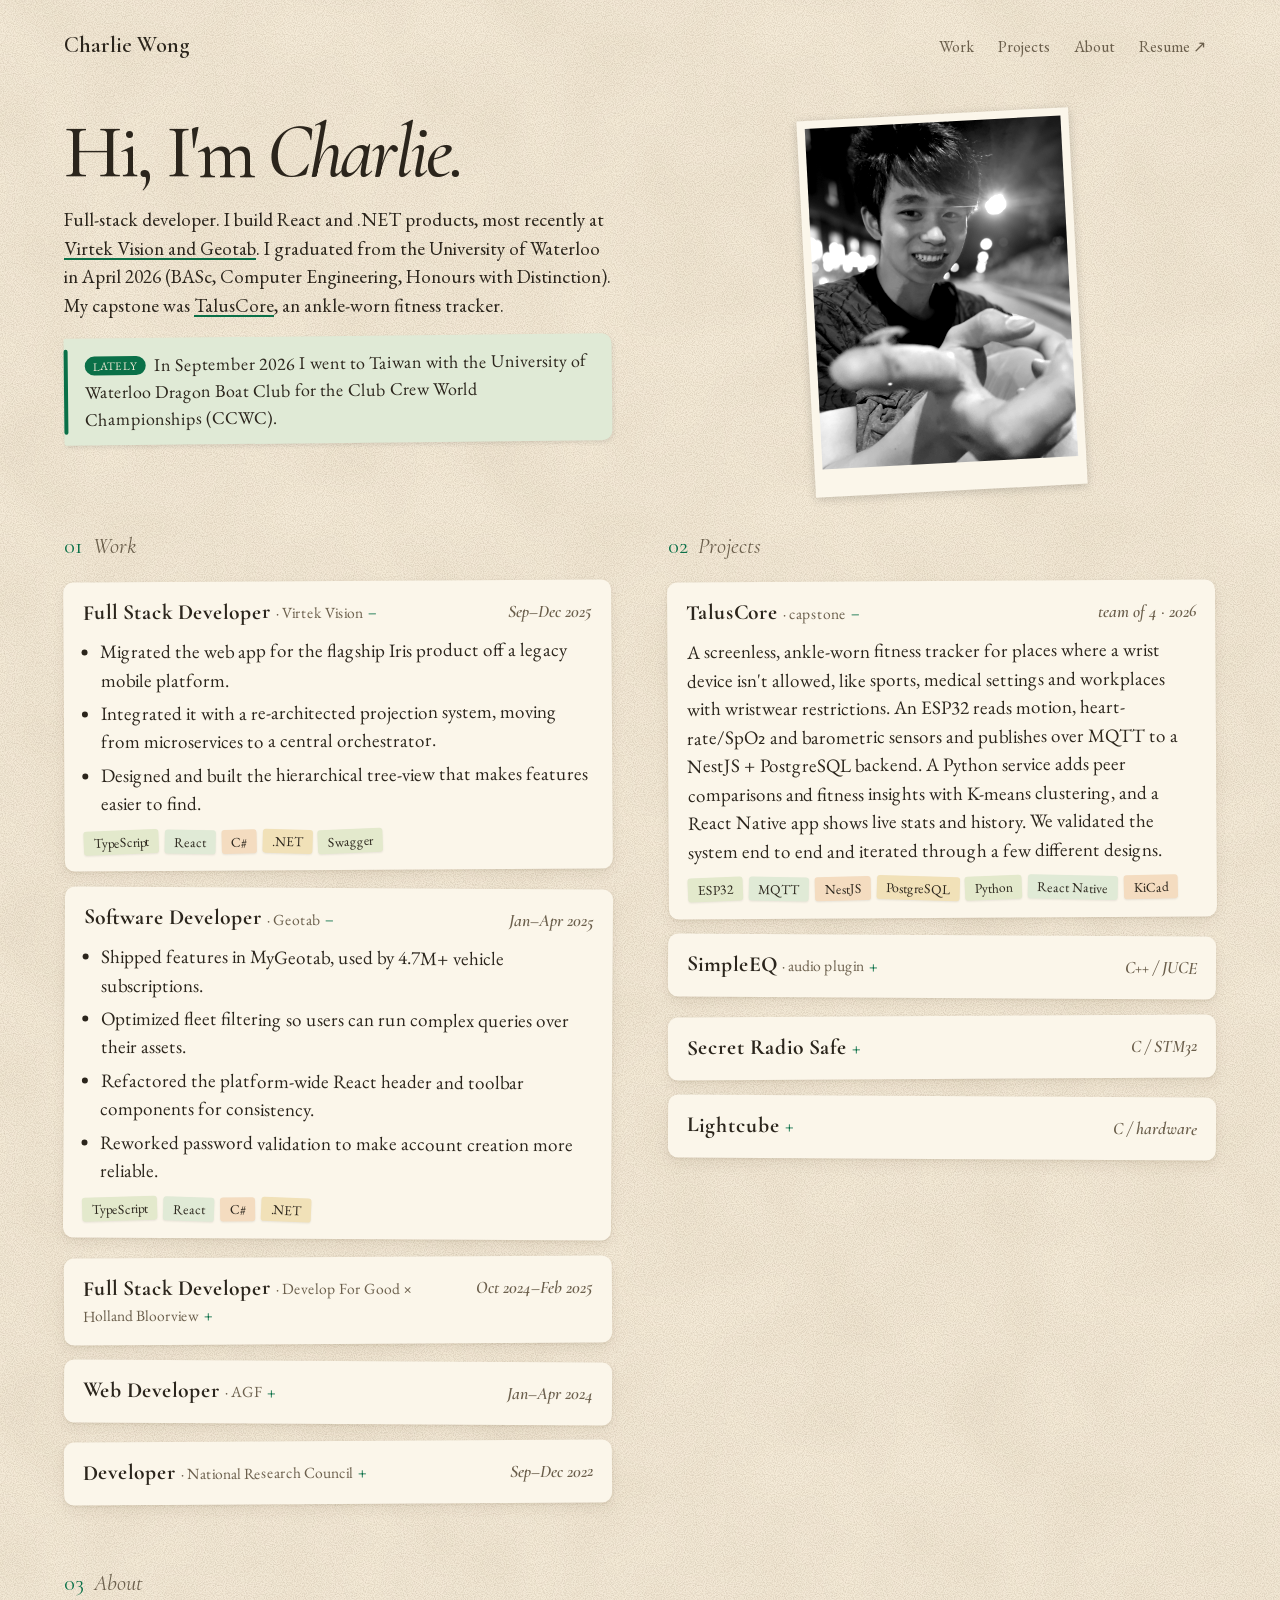
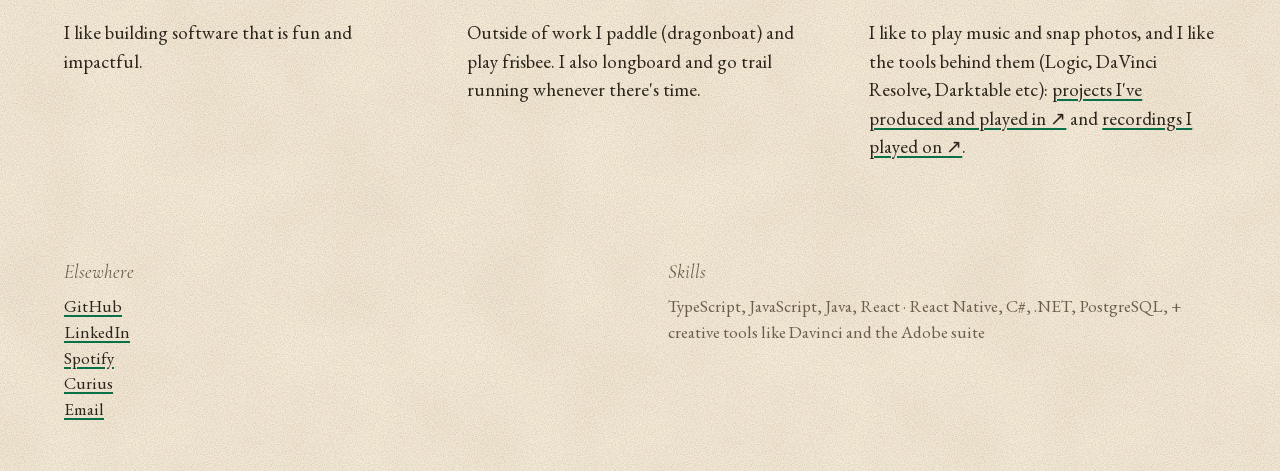
==== commit b8a44a7e: "font and texture minor changes" ====
--- a/index.html
+++ b/index.html
@@ -5,9 +5,12 @@
 <meta name="viewport" content="width=device-width, initial-scale=1">
 <title>Charlie Wong</title>
 <meta name="description" content="Charlie Wong is a full-stack developer and University of Waterloo Computer Engineering grad (April 2026) who builds React and .NET products, paddles dragon boats, and plays and produces music.">
-<meta name="theme-color" content="#f1e7d3">
+<meta name="theme-color" content="#f5ebd8">
 <link rel="icon" href="favicon-48.png" type="image/png" sizes="48x48">
 <link rel="apple-touch-icon" href="apple-touch-icon.png">
+<link rel="preload" href="fonts/eb-garamond.woff2" as="font" type="font/woff2" crossorigin>
+<link rel="preload" href="fonts/cormorant-garamond.woff2" as="font" type="font/woff2" crossorigin>
+<link rel="preload" href="fonts/cormorant-garamond-italic.woff2" as="font" type="font/woff2" crossorigin>
 <link rel="stylesheet" href="style.css">
 </head>
 <body>
@@ -22,7 +25,7 @@
 <main>
   <div class="intro">
     <div>
-      <h1>Hi, I'm Charlie.</h1>
+      <h1>Hi, I'm <em>Charlie.</em></h1>
       <p>Full-stack developer. I build React and .NET products, most recently at <a href="#work">Virtek Vision and Geotab</a>. I graduated from the University of Waterloo in April 2026 (BASc, Computer Engineering, Honours with Distinction). My capstone was <a href="#projects">TalusCore</a>, an ankle-worn fitness tracker.</p>
       <p class="lately"><span>Lately</span>In September 2026 I went to Taiwan with the University of Waterloo Dragon Boat Club for the Club Crew World Championships (CCWC).</p>
     </div>
--- a/style.css
+++ b/style.css
@@ -1,27 +1,36 @@
 :root{
-  --bg:#f1e7d3; --fg:#2b251c; --muted:#6b5f4c; --accent:#0a7048;
-  --paper:#fbf6ea; --dot:rgba(96,70,32,.16);
+  --bg:#f5ebd8; --fg:#2b251c; --muted:#6b5f4c; --accent:#0a7048;
+  --paper:#fbf6ea;
   --tag0:#e3e9cc; --tag1:#e0ead6; --tag2:#f4dcc0; --tag3:#f1e1b8;
+  --text:"EB Garamond",Georgia,"Times New Roman",serif;
+  --display:"Cormorant Garamond",Georgia,"Times New Roman",serif;
   --mono:ui-monospace,"SF Mono",Menlo,Consolas,monospace;
+  --paper-texture:url("data:image/svg+xml,%3Csvg xmlns='http://www.w3.org/2000/svg' width='480' height='480'%3E%3Cfilter id='m' x='0' y='0' width='100%' height='100%' color-interpolation-filters='sRGB'%3E%3CfeTurbulence type='fractalNoise' baseFrequency='.012' numOctaves='2' seed='7' stitchTiles='stitch'/%3E%3CfeColorMatrix values='0 0 0 0 .45 0 0 0 0 .34 0 0 0 0 .18 0 0 0 .07 -.018'/%3E%3C/filter%3E%3Cfilter id='g' x='0' y='0' width='100%' height='100%' color-interpolation-filters='sRGB'%3E%3CfeTurbulence type='fractalNoise' baseFrequency='.9' numOctaves='3' seed='3' stitchTiles='stitch'/%3E%3CfeColorMatrix values='0 0 0 0 .3 0 0 0 0 .22 0 0 0 0 .12 0 0 0 .28 -.1'/%3E%3C/filter%3E%3Crect width='100%' height='100%' filter='url(%23m)'/%3E%3Crect width='100%' height='100%' filter='url(%23g)'/%3E%3C/svg%3E");
+  --gutter:clamp(1.25rem,5vw,4rem);
 }
+
+@font-face{font-family:"EB Garamond";src:url(fonts/eb-garamond.woff2) format("woff2");font-weight:400 700;font-display:swap}
+@font-face{font-family:"Cormorant Garamond";src:url(fonts/cormorant-garamond.woff2) format("woff2");font-weight:400 700;font-display:swap}
+@font-face{font-family:"Cormorant Garamond";src:url(fonts/cormorant-garamond-italic.woff2) format("woff2");font-style:italic;font-weight:400 700;font-display:swap}
 
 *{box-sizing:border-box}
 html{scroll-behavior:smooth}
-body{margin:0;overflow-x:hidden;background:var(--bg) radial-gradient(var(--dot) 1px,transparent 1.4px) 0 0/16px 16px;color:var(--fg);font:14px/1.65 var(--mono)}
-main,header,footer{max-width:42rem;margin:0 auto;padding:0 1.25rem}
+body{margin:0;overflow-x:hidden;background:var(--bg) var(--paper-texture);color:var(--fg);font:19px/1.5 var(--text)}
+main,header,footer{max-width:48rem;margin:0 auto;padding-inline:var(--gutter)}
 a{color:inherit;text-decoration-color:var(--accent);text-decoration-thickness:2px;text-underline-offset:3px}
 a:hover{color:var(--accent)}
 :focus-visible{outline:2px solid var(--accent);outline-offset:3px}
 @media (prefers-reduced-motion:reduce){html{scroll-behavior:auto}*{transition:none!important}}
 
-header{display:flex;flex-wrap:wrap;justify-content:space-between;align-items:baseline;gap:.5rem 1.5rem;padding:1.75rem 1.25rem}
-.name{font-weight:700;text-decoration:none}
-nav{display:flex;flex-wrap:wrap;gap:.3rem;font-size:.9em}
+header{display:flex;flex-wrap:wrap;justify-content:space-between;align-items:baseline;gap:.5rem 1.5rem;padding-block:1.75rem}
+h1,h2,.name,.ttl,.when,footer h3{font-family:var(--display)}
+.name{font-size:1.4rem;font-weight:600;text-decoration:none}
+nav{display:flex;flex-wrap:wrap;gap:.3rem;font-size:1rem}
 nav a{text-decoration:none;color:var(--muted);padding:.1rem .6rem;border-radius:999px}
 nav a:hover{color:var(--fg);background:var(--tag1)}
 
 .intro{position:relative;display:grid;grid-template-columns:1fr 11.5rem;gap:1.4rem 2.2rem;align-items:start;padding-top:1.5rem}
-h1{font-size:2rem;line-height:1.2;margin:0 0 1rem;letter-spacing:-.02em}
+h1{font-size:clamp(2.4rem,6vw,5.25rem);font-weight:500;line-height:1;margin:0 0 1rem;letter-spacing:-.04em}
 .intro p{margin:0 0 1rem;max-width:30rem}
 
 .polaroid{position:relative;display:block;background:var(--paper);padding:.5rem .5rem 1.7rem;box-shadow:0 2px 10px rgba(0,0,0,.18);transform:rotate(-3deg);transition:transform .25s,box-shadow .25s}
@@ -31,28 +40,28 @@
 
 .intro .lately{position:relative;width:fit-content;padding:.8rem 1.1rem .8rem 1.3rem;background:var(--tag1);border-radius:2px 10px 10px 2px;box-shadow:1px 2px 4px rgba(0,0,0,.1);font-size:.95em;transform:rotate(-.6deg)}
 .lately::before{content:"";position:absolute;left:0;top:10%;bottom:10%;width:4px;background:var(--accent);border-radius:2px}
-.lately span{display:inline-block;margin-right:.5rem;padding:.05rem .5rem;border-radius:999px;background:var(--accent);color:var(--bg);font-size:.68rem;letter-spacing:.08em;text-transform:uppercase;vertical-align:.1em}
+.lately span{display:inline-block;margin-right:.5rem;padding:.05rem .5rem;border-radius:999px;background:var(--accent);color:var(--bg);font-size:.72rem;letter-spacing:.08em;text-transform:uppercase;vertical-align:.1em}
 
 section{padding:2.4rem 0 .4rem;scroll-margin-top:1rem}
-h2{margin:0 0 1.2rem;color:var(--muted);font-size:.8rem;font-weight:400;letter-spacing:.1em;text-transform:uppercase}
-h2 span{margin-right:.5rem;color:var(--accent)}
+h2{margin:0 0 1.2rem;color:var(--muted);font-size:1.4rem;font-weight:400;font-style:italic}
+h2 span{margin-right:.6rem;color:var(--accent);font-style:normal}
 
 .card{margin-bottom:1.1rem;padding:1.1rem 1.2rem;background:var(--paper);border-radius:10px;box-shadow:0 1px 3px rgba(70,48,20,.1),0 6px 14px rgba(70,48,20,.07);transform:rotate(-.35deg)}
 .card:nth-of-type(even){transform:rotate(.35deg)}
 .card>summary+*{margin-top:.7rem}
 summary{display:flex;justify-content:space-between;align-items:baseline;gap:.2rem 1rem;list-style:none;cursor:pointer}
 summary::-webkit-details-marker{display:none}
-.ttl{font-weight:700}
-.ttl small{font-weight:400;color:var(--muted);font-size:.92em}
+.ttl{font-size:1.35rem;font-weight:700;line-height:1.2}
+.ttl small{font-family:var(--text);font-weight:400;color:var(--muted);font-size:.72em}
 .ttl::after{content:" +";color:var(--accent);font-weight:400}
 [open]>summary .ttl::after{content:" −"}
-.when{color:var(--muted);font-size:.78rem;white-space:nowrap}
+.when{color:var(--muted);font-size:1.1rem;font-weight:600;font-style:italic;white-space:nowrap}
 .bullets{margin:0 0 .6rem;padding-left:1.1rem}
 .bullets li{margin-bottom:.3rem}
 .desc{margin:0 0 .6rem}
 
 .tags{display:flex;flex-wrap:wrap;gap:.35rem;margin:.7rem 0 0;padding:0;list-style:none}
-.tags li{padding:.1rem .6rem;border-radius:3px;box-shadow:0 1px 2px rgba(0,0,0,.08);font-size:.72rem}
+.tags li{padding:.1rem .6rem;border-radius:3px;box-shadow:0 1px 2px rgba(0,0,0,.08);font-size:.85rem}
 .tags li:nth-child(4n+1){background:var(--tag0);transform:rotate(-2deg)}
 .tags li:nth-child(4n+2){background:var(--tag1);transform:rotate(1.5deg)}
 .tags li:nth-child(4n+3){background:var(--tag2);transform:rotate(-1deg)}
@@ -64,8 +73,8 @@
 
 .prose p{margin:0 0 1rem;max-width:34rem}
 
-footer{display:grid;grid-template-columns:1fr 2fr;gap:1.2rem;margin-top:3rem;padding:1.6rem 1.25rem 3rem;font-size:.9em}
-footer h3{margin:0 0 .5rem;color:var(--muted);font-size:.72rem;font-weight:400;letter-spacing:.1em;text-transform:uppercase}
+footer{display:grid;grid-template-columns:1fr 2fr;gap:1.2rem;margin-top:3rem;padding-block:1.6rem 3rem;font-size:.9em}
+footer h3{margin:0 0 .5rem;color:var(--muted);font-size:1.2rem;font-weight:400;font-style:italic}
 footer ul{margin:0;padding:0;list-style:none}
 footer p{margin:0;color:var(--muted)}
 
@@ -73,12 +82,12 @@
    Only transform and visibility animate, so the browser never re-runs layout. */
 .lost{padding-block:3.5rem 2rem;text-align:center}
 .lost p{margin:0 0 .8rem}
-.lost .code{color:var(--muted);font-size:.85em}
+.lost .code{color:var(--muted);font-family:var(--mono);font-size:.85em}
 .lost h1{margin-bottom:.8rem}
 .lane{position:relative;overflow:hidden;width:100vw;height:8.9em;margin:2.2rem 0 0 calc(50% - 50vw);font-size:min(12px,2vw)}
 .boat{position:absolute;top:0;left:50%;width:74ch;margin-left:-37ch}
 .swing{position:relative}
-.boat pre{margin:0;font:inherit;line-height:1.35;white-space:pre}
+.boat pre{margin:0;font:inherit;font-family:var(--mono);line-height:1.35;white-space:pre}
 .boat .f2{position:absolute;top:0;left:0;visibility:hidden}
 @media (prefers-reduced-motion:no-preference){
   .boat{left:0;margin-left:0;will-change:transform;animation:row 20s linear infinite}
@@ -91,6 +100,21 @@
   @keyframes f2{0%{visibility:hidden}50%{visibility:visible}}
 }
 
+/* Wide screens: fill the width. Intro text and photo sit over Work and Projects, About runs three across. */
+@media (min-width:70rem){
+  main,header,footer{max-width:100rem}
+  main{display:grid;grid-template-columns:repeat(2,minmax(0,1fr));column-gap:3.5rem;align-items:start;padding-top:1.5rem}
+  main.lost{display:block;padding-top:0}
+  .intro{display:contents}
+  .intro>div{grid-column:1}
+  .intro p{max-width:38rem}
+  .polaroid{grid-column:2;grid-row:1;justify-self:center;width:min(100%,17rem)}
+  #about{grid-column:1/-1;display:grid;grid-template-columns:repeat(3,minmax(0,1fr));column-gap:3.5rem}
+  #about h2{grid-column:1/-1}
+  .prose p{max-width:none}
+  footer{grid-template-columns:repeat(2,minmax(0,1fr));gap:3.5rem}
+}
+
 @media (max-width:36rem){
   .intro{grid-template-columns:1fr}
   .polaroid{width:11rem;margin:.5rem auto 0}
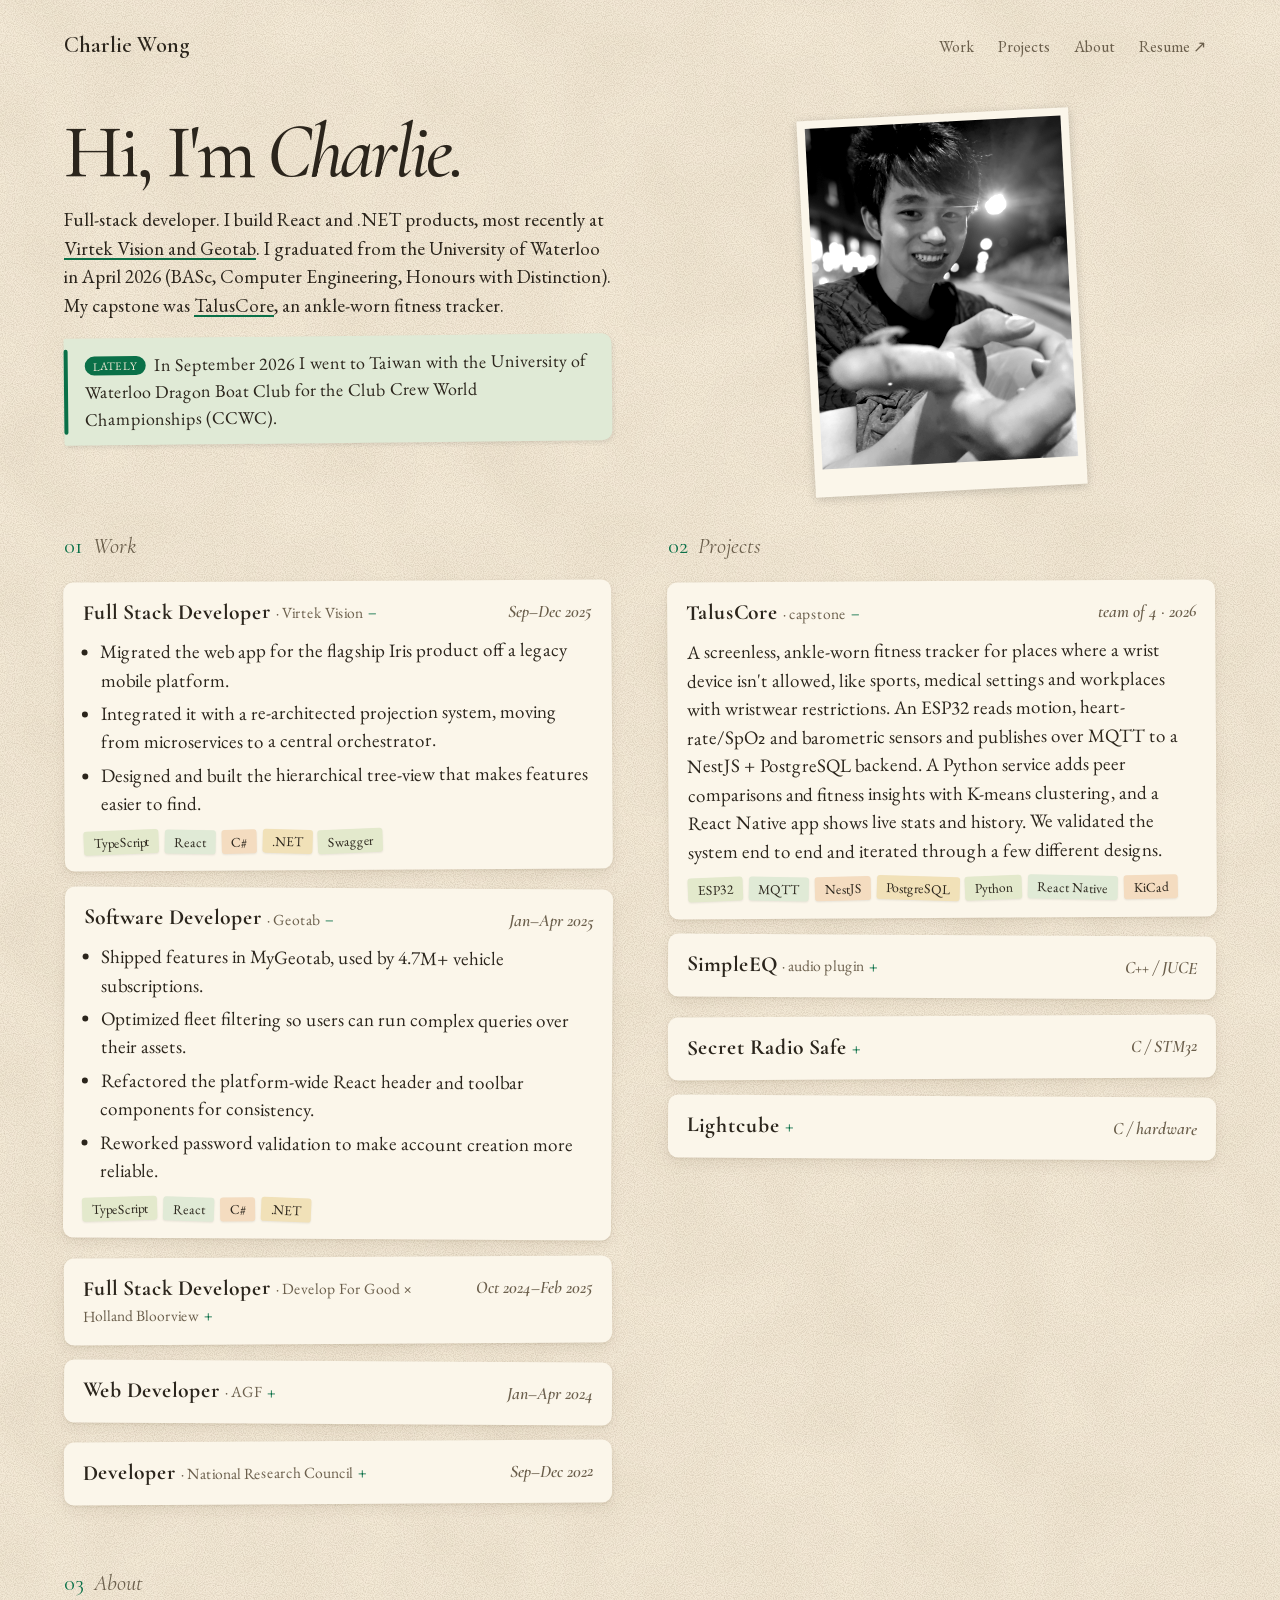
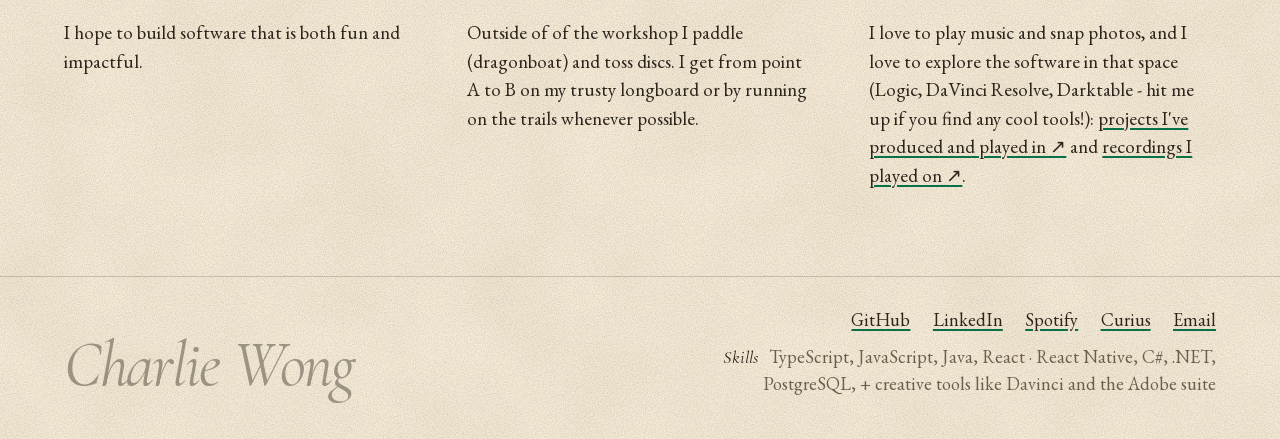
==== commit 049705ce: "will need to update content again, modifying footer and background texture" ====
--- a/index.html
+++ b/index.html
@@ -125,15 +125,15 @@
 
   <section id="about" class="prose">
     <h2><span>03</span>About</h2>
-    <p>I like building software that is fun and impactful.</p>
-    <p>Outside of work I paddle (dragonboat) and play frisbee. I also longboard and go trail running whenever there's time.</p>
-    <p>I like to play music and snap photos, and I like the tools behind them (Logic, DaVinci Resolve, Darktable etc): <a href="https://www.youtube.com/playlist?list=PL32vhgvWZ9qC-t9BVtZ_-26traF73n62M">projects I've produced and played in ↗</a> and <a href="https://www.youtube.com/playlist?list=PL95E8AwwwtjmlIrNJ8LwEQJPhYBvbE3m4">recordings I played on ↗</a>.</p>
+    <p>I hope to build software that is both fun and impactful.</p>
+    <p>Outside of of the workshop I paddle (dragonboat) and toss discs. I get from point A to B on my trusty longboard or by running on the trails whenever possible.</p>
+    <p>I love to play music and snap photos, and I love to explore the software in that space (Logic, DaVinci Resolve, Darktable - hit me up if you find any cool tools!): <a href="https://www.youtube.com/playlist?list=PL32vhgvWZ9qC-t9BVtZ_-26traF73n62M">projects I've produced and played in ↗</a> and <a href="https://www.youtube.com/playlist?list=PL95E8AwwwtjmlIrNJ8LwEQJPhYBvbE3m4">recordings I played on ↗</a>.</p>
   </section>
 </main>
 
 <footer>
-  <div>
-    <h3>Elsewhere</h3>
+  <p class="mark" aria-hidden="true">Charlie Wong</p>
+  <div class="meta">
     <ul>
       <li><a href="https://github.com/charliewwong">GitHub</a></li>
       <li><a href="https://www.linkedin.com/in/charliewwong/">LinkedIn</a></li>
@@ -141,10 +141,7 @@
       <li><a href="https://curius.app/charlie-wong">Curius</a></li>
       <li><a href="mailto:charliewong909@gmail.com">Email</a></li>
     </ul>
-  </div>
-  <div>
-    <h3>Skills</h3>
-    <p>TypeScript, JavaScript, Java, React · React Native, C#, .NET, PostgreSQL, + creative tools like Davinci and the Adobe suite</p>
+    <p><b>Skills</b>TypeScript, JavaScript, Java, React · React Native, C#, .NET, PostgreSQL, + creative tools like Davinci and the Adobe suite</p>
   </div>
 </footer>
 
--- a/style.css
+++ b/style.css
@@ -23,7 +23,7 @@
 @media (prefers-reduced-motion:reduce){html{scroll-behavior:auto}*{transition:none!important}}
 
 header{display:flex;flex-wrap:wrap;justify-content:space-between;align-items:baseline;gap:.5rem 1.5rem;padding-block:1.75rem}
-h1,h2,.name,.ttl,.when,footer h3{font-family:var(--display)}
+h1,h2,.name,.ttl,.when{font-family:var(--display)}
 .name{font-size:1.4rem;font-weight:600;text-decoration:none}
 nav{display:flex;flex-wrap:wrap;gap:.3rem;font-size:1rem}
 nav a{text-decoration:none;color:var(--muted);padding:.1rem .6rem;border-radius:999px}
@@ -73,10 +73,13 @@
 
 .prose p{margin:0 0 1rem;max-width:34rem}
 
-footer{display:grid;grid-template-columns:1fr 2fr;gap:1.2rem;margin-top:3rem;padding-block:1.6rem 3rem;font-size:.9em}
-footer h3{margin:0 0 .5rem;color:var(--muted);font-size:1.2rem;font-weight:400;font-style:italic}
-footer ul{margin:0;padding:0;list-style:none}
-footer p{margin:0;color:var(--muted)}
+footer{display:flex;flex-wrap:wrap;justify-content:space-between;align-items:flex-end;gap:1.5rem 3rem;margin-top:4rem;padding-block:1.8rem 2.6rem;border-top:1px solid rgba(43,37,28,.2)}
+.mark{margin:0;color:rgba(43,37,28,.42);font:italic 400 clamp(2.6rem,5vw,4.25rem)/1 var(--display);letter-spacing:-.03em;white-space:nowrap}
+.meta{display:grid;gap:.6rem;justify-items:end;text-align:right;font-size:.95em}
+.meta ul{display:flex;flex-wrap:wrap;justify-content:flex-end;gap:.3rem 1.4rem;margin:0;padding:0;list-style:none}
+.meta p{margin:0;max-width:34rem;color:var(--muted)}
+.meta b{margin-right:.6rem;color:var(--fg);font:italic 400 1.15rem var(--display)}
+@media (max-width:48rem){footer{display:block}.meta{justify-items:start;margin-top:1.1rem;text-align:left}.meta ul{justify-content:flex-start}}
 
 /* 404: the boat rows left to right while two frames swap so the paddles stroke.
    Only transform and visibility animate, so the browser never re-runs layout. */
@@ -112,11 +115,9 @@
   #about{grid-column:1/-1;display:grid;grid-template-columns:repeat(3,minmax(0,1fr));column-gap:3.5rem}
   #about h2{grid-column:1/-1}
   .prose p{max-width:none}
-  footer{grid-template-columns:repeat(2,minmax(0,1fr));gap:3.5rem}
 }
 
 @media (max-width:36rem){
   .intro{grid-template-columns:1fr}
   .polaroid{width:11rem;margin:.5rem auto 0}
-  footer{grid-template-columns:1fr}
 }
